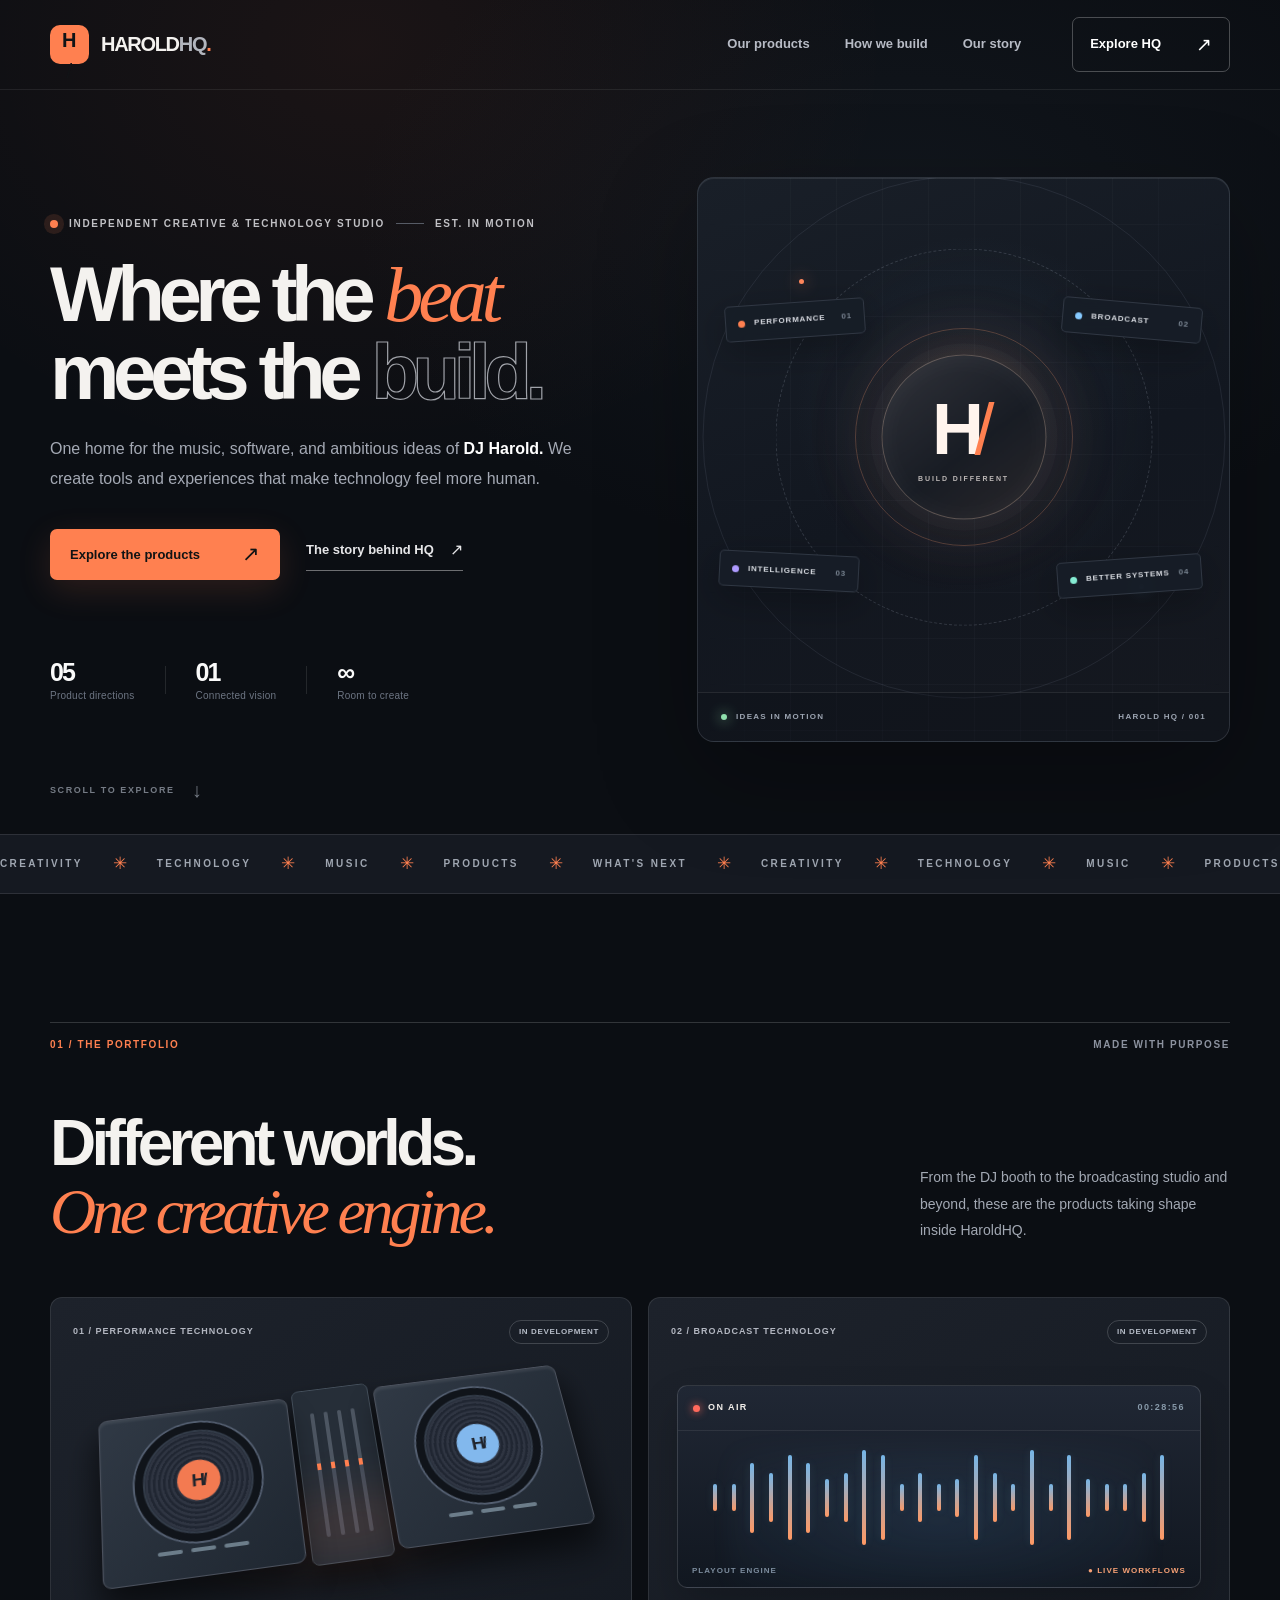
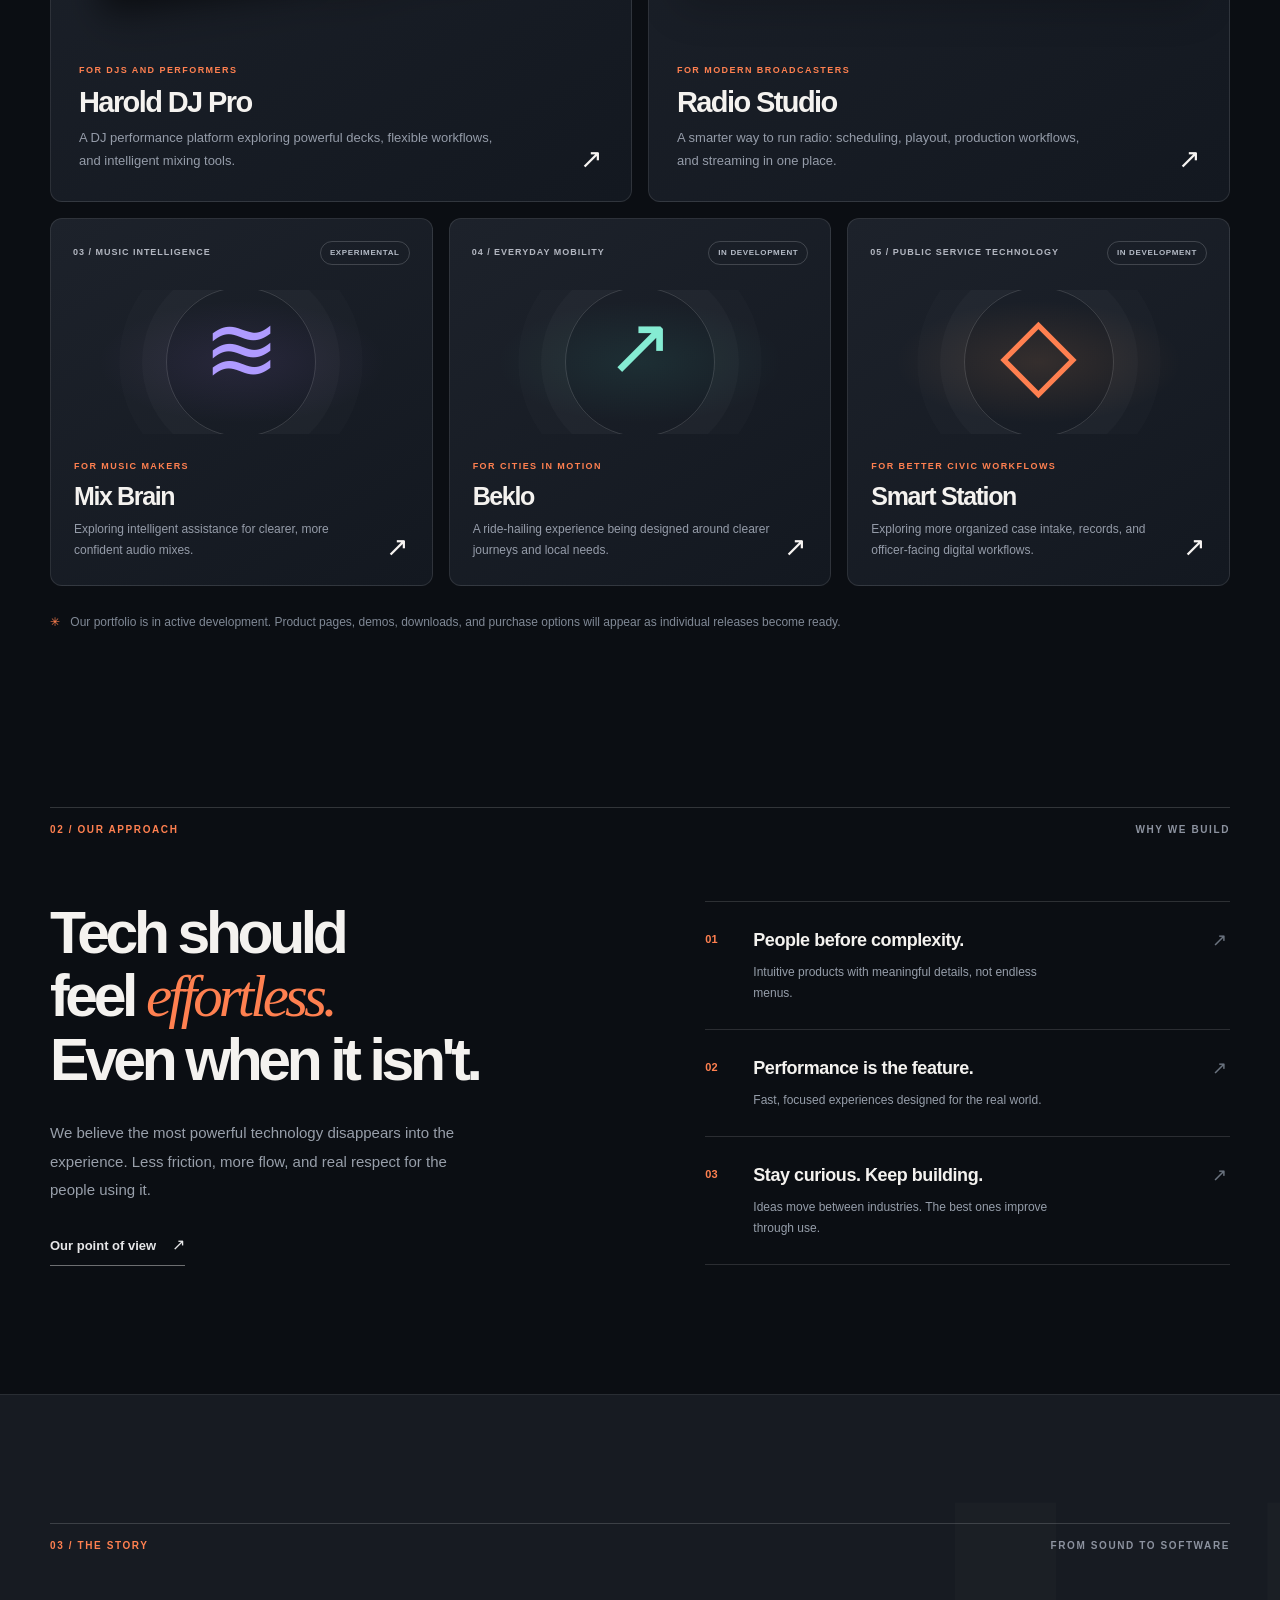
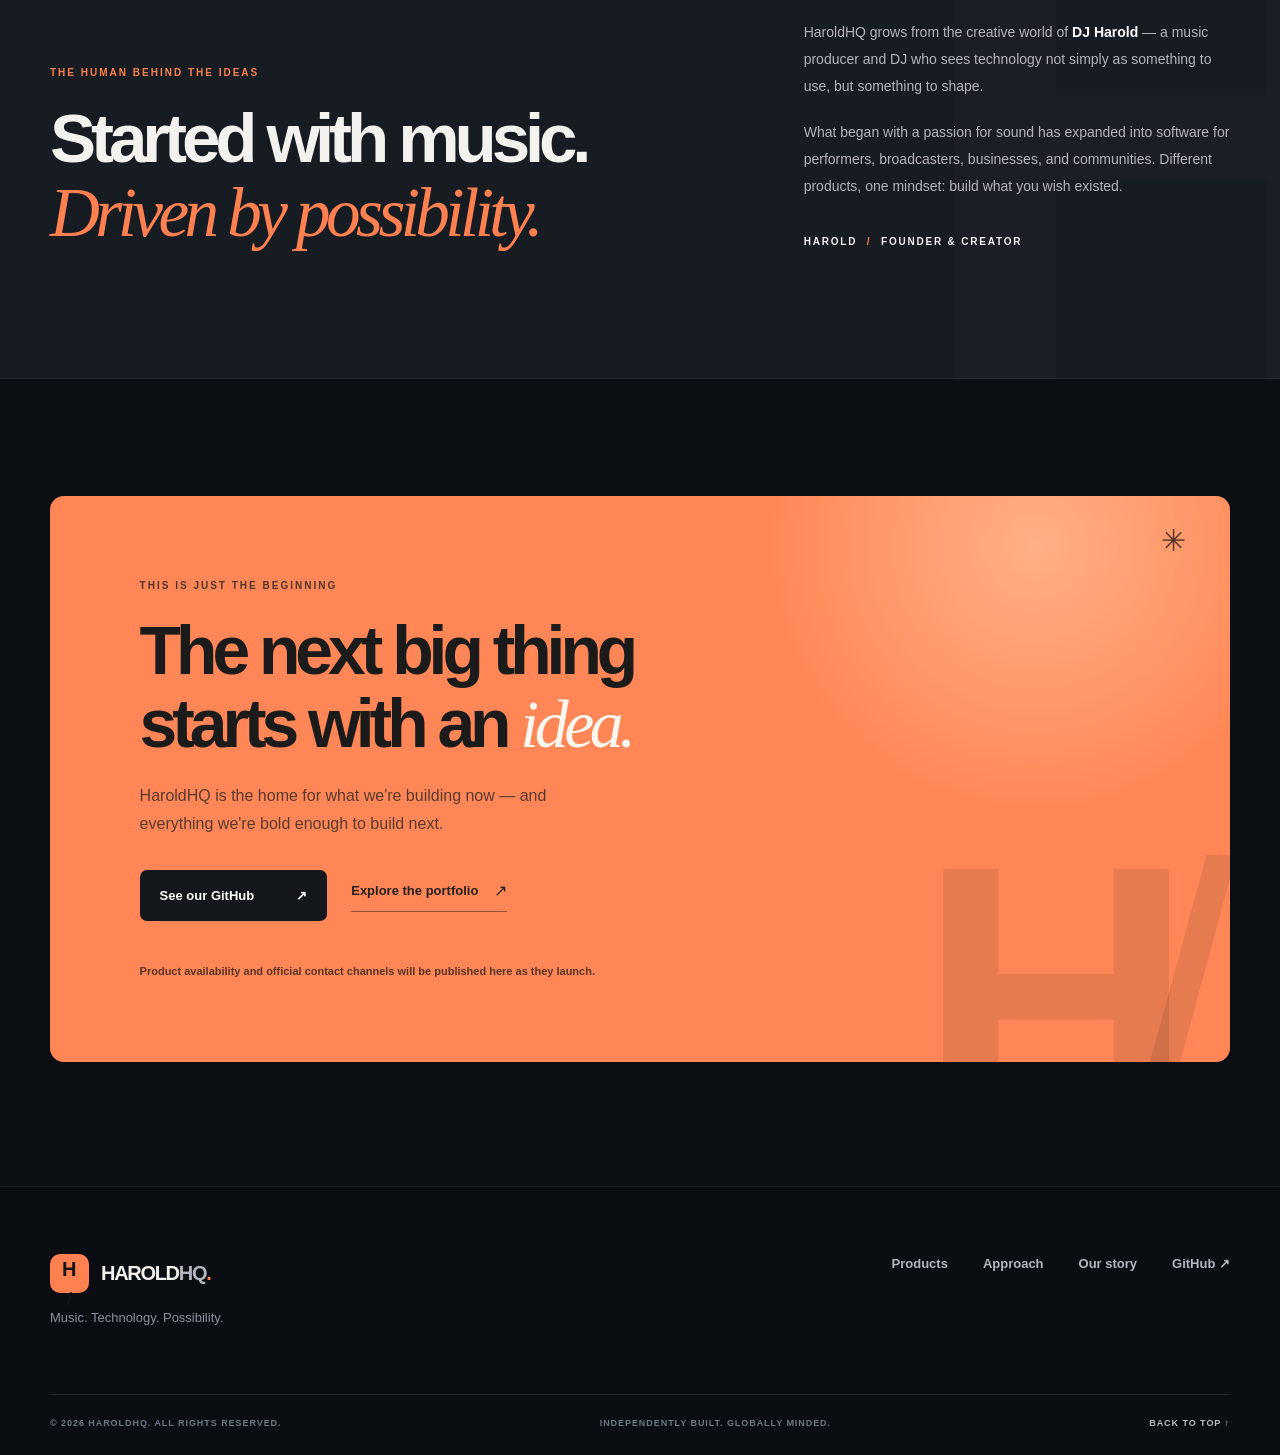
==== index.html @ 93382530 "Create HaroldHQ brand website" ====
<!doctype html>
<html lang="en">
<head>
  <meta charset="utf-8">
  <meta name="viewport" content="width=device-width, initial-scale=1">
  <meta name="theme-color" content="#0b0e13">
  <meta name="description" content="HaroldHQ is the creative and technology home of DJ Harold. Explore the music, software, and ambitious products taking shape at the intersection of sound and technology.">
  <meta property="og:type" content="website">
  <meta property="og:title" content="HaroldHQ — Where the beat meets the build">
  <meta property="og:description" content="Music. Software. Big ideas. One independent creative and technology studio.">
  <meta property="og:url" content="https://haroldhq.app/">
  <meta property="og:site_name" content="HaroldHQ">
  <meta name="twitter:card" content="summary_large_image">
  <link rel="canonical" href="https://haroldhq.app/">
  <link rel="icon" href="/favicon.svg" type="image/svg+xml">
  <title>HaroldHQ — Where the beat meets the build</title>
  <link rel="stylesheet" href="/styles.css">
  <script src="/script.js" defer></script>
</head>
<body>
  <a class="skip-link" href="#main">Skip to content</a>
  <div class="page-glow" aria-hidden="true"></div>
  <header class="site-header" id="top">
    <div class="nav-shell">
      <a href="#top" class="brand" aria-label="HaroldHQ, back to top">
        <span class="brand-symbol" aria-hidden="true">H<span>/</span></span>
        <span class="brand-name">HAROLD<span>HQ</span><span class="brand-dot">.</span></span>
      </a>
      <button class="menu-toggle" type="button" aria-expanded="false" aria-controls="site-menu" aria-label="Open navigation">
        <span></span><span></span>
      </button>
      <nav class="site-menu" id="site-menu" aria-label="Main navigation">
        <a href="#products">Our products</a>
        <a href="#principles">How we build</a>
        <a href="#story">Our story</a>
        <a href="#connect" class="nav-button">Explore HQ <span aria-hidden="true">↗</span></a>
      </nav>
    </div>
  </header>

  <main id="main">
    <section class="hero section-wrap" aria-labelledby="hero-title">
      <div class="hero-copy">
        <div class="eyebrow"><span class="live-pulse" aria-hidden="true"></span> INDEPENDENT CREATIVE &amp; TECHNOLOGY STUDIO <span class="eyebrow-divider"></span> EST. IN MOTION</div>
        <h1 id="hero-title">Where the <em>beat</em><br>meets the <span class="outline-word">build.</span></h1>
        <p class="hero-lead">One home for the music, software, and ambitious ideas of <strong>DJ Harold.</strong> We create tools and experiences that make technology feel more human.</p>
        <div class="hero-actions">
          <a class="button button-primary" href="#products">Explore the products <span class="button-arrow" aria-hidden="true">↗</span></a>
          <a class="text-link" href="#story">The story behind HQ <span aria-hidden="true">↗</span></a>
        </div>
        <div class="hero-metrics" aria-label="Areas of focus">
          <div><strong>05</strong><span>Product directions</span></div>
          <span class="metric-separator"></span>
          <div><strong>01</strong><span>Connected vision</span></div>
          <span class="metric-separator"></span>
          <div><strong>∞</strong><span>Room to create</span></div>
        </div>
      </div>
      <div class="hero-visual" aria-label="Abstract illustration of HaroldHQ connecting music, radio, mobility and technology" role="img">
        <div class="visual-grid"></div>
        <div class="visual-ring ring-a"></div>
        <div class="visual-ring ring-b"></div>
        <div class="visual-ring ring-c"></div>
        <div class="visual-cross cross-a"></div>
        <div class="visual-cross cross-b"></div>
        <div class="visual-center">
          <div class="visual-center-logo">H<span>/</span></div>
          <small>BUILD DIFFERENT</small>
        </div>
        <div class="visual-tag tag-dj"><span class="tag-dot orange"></span> PERFORMANCE <b>01</b></div>
        <div class="visual-tag tag-radio"><span class="tag-dot blue"></span> BROADCAST <b>02</b></div>
        <div class="visual-tag tag-ai"><span class="tag-dot violet"></span> INTELLIGENCE <b>03</b></div>
        <div class="visual-tag tag-build"><span class="tag-dot teal"></span> BETTER SYSTEMS <b>04</b></div>
        <div class="visual-caption"><span><span class="status-light"></span> IDEAS IN MOTION</span><span>HAROLD HQ / 001</span></div>
      </div>
      <div class="scroll-note">SCROLL TO EXPLORE <span aria-hidden="true">↓</span></div>
    </section>

    <section class="marquee" aria-label="Our focus">
      <div class="marquee-track" aria-hidden="true">
        <span>CREATIVITY</span><i>✳</i><span>TECHNOLOGY</span><i>✳</i><span>MUSIC</span><i>✳</i><span>PRODUCTS</span><i>✳</i><span>WHAT'S NEXT</span><i>✳</i>
        <span>CREATIVITY</span><i>✳</i><span>TECHNOLOGY</span><i>✳</i><span>MUSIC</span><i>✳</i><span>PRODUCTS</span><i>✳</i><span>WHAT'S NEXT</span><i>✳</i>
      </div>
    </section>

    <section class="products section-wrap section-pad" id="products" aria-labelledby="products-title">
      <div class="section-kicker"><span>01 / THE PORTFOLIO</span><span>MADE WITH PURPOSE</span></div>
      <div class="section-heading">
        <h2 id="products-title">Different worlds.<br><em>One creative engine.</em></h2>
        <p>From the DJ booth to the broadcasting studio and beyond, these are the products taking shape inside HaroldHQ.</p>
      </div>
      <div class="product-grid">
        <article class="product-card product-card-featured" id="dj">
          <div class="product-top"><span class="product-number">01 / PERFORMANCE TECHNOLOGY</span><span class="status-pill">IN DEVELOPMENT</span></div>
          <div class="product-featured-art" aria-hidden="true">
            <div class="deck deck-left"><div class="platter"><div class="platter-center">H/</div></div><div class="deck-lines"><i></i><i></i><i></i></div></div>
            <div class="mixer-art"><span></span><span></span><span></span><span></span></div>
            <div class="deck deck-right"><div class="platter"><div class="platter-center">H/</div></div><div class="deck-lines"><i></i><i></i><i></i></div></div>
          </div>
          <div class="product-bottom"><div><p class="product-type">FOR DJS AND PERFORMERS</p><h3>Harold DJ Pro</h3><p>A DJ performance platform exploring powerful decks, flexible workflows, and intelligent mixing tools.</p></div><span class="card-arrow" aria-hidden="true">↗</span></div>
        </article>

        <article class="product-card product-card-featured card-radio" id="radio">
          <div class="product-top"><span class="product-number">02 / BROADCAST TECHNOLOGY</span><span class="status-pill">IN DEVELOPMENT</span></div>
          <div class="radio-art" aria-hidden="true"><div class="radio-art-label"><span class="radio-on"></span> ON AIR <span>00:28:56</span></div><div class="wave-bars"><i></i><i></i><i></i><i></i><i></i><i></i><i></i><i></i><i></i><i></i><i></i><i></i><i></i><i></i><i></i><i></i><i></i><i></i><i></i><i></i><i></i><i></i><i></i><i></i><i></i></div><div class="radio-art-bottom"><span>PLAYOUT ENGINE</span><span>● LIVE WORKFLOWS</span></div></div>
          <div class="product-bottom"><div><p class="product-type">FOR MODERN BROADCASTERS</p><h3>Radio Studio</h3><p>A smarter way to run radio: scheduling, playout, production workflows, and streaming in one place.</p></div><span class="card-arrow" aria-hidden="true">↗</span></div>
        </article>

        <article class="product-card small-card" id="mixbrain">
          <div class="product-top"><span class="product-number">03 / MUSIC INTELLIGENCE</span><span class="status-pill">EXPERIMENTAL</span></div>
          <div class="small-card-glyph glyph-wave" aria-hidden="true"><span>≋</span><i></i></div>
          <div class="product-bottom"><div><p class="product-type">FOR MUSIC MAKERS</p><h3>Mix Brain</h3><p>Exploring intelligent assistance for clearer, more confident audio mixes.</p></div><span class="card-arrow" aria-hidden="true">↗</span></div>
        </article>

        <article class="product-card small-card" id="beklo">
          <div class="product-top"><span class="product-number">04 / EVERYDAY MOBILITY</span><span class="status-pill">IN DEVELOPMENT</span></div>
          <div class="small-card-glyph glyph-route" aria-hidden="true"><span>↗</span><i></i></div>
          <div class="product-bottom"><div><p class="product-type">FOR CITIES IN MOTION</p><h3>Beklo</h3><p>A ride-hailing experience being designed around clearer journeys and local needs.</p></div><span class="card-arrow" aria-hidden="true">↗</span></div>
        </article>

        <article class="product-card small-card" id="station">
          <div class="product-top"><span class="product-number">05 / PUBLIC SERVICE TECHNOLOGY</span><span class="status-pill">IN DEVELOPMENT</span></div>
          <div class="small-card-glyph glyph-shield" aria-hidden="true"><span>◇</span><i></i></div>
          <div class="product-bottom"><div><p class="product-type">FOR BETTER CIVIC WORKFLOWS</p><h3>Smart Station</h3><p>Exploring more organized case intake, records, and officer-facing digital workflows.</p></div><span class="card-arrow" aria-hidden="true">↗</span></div>
        </article>
      </div>
      <p class="product-note"><span aria-hidden="true">✳</span> Our portfolio is in active development. Product pages, demos, downloads, and purchase options will appear as individual releases become ready.</p>
    </section>

    <section class="principles section-wrap section-pad" id="principles" aria-labelledby="principles-title">
      <div class="section-kicker"><span>02 / OUR APPROACH</span><span>WHY WE BUILD</span></div>
      <div class="principles-layout">
        <div class="principles-copy"><h2 id="principles-title">Tech should feel <em>effortless.</em><br>Even when it isn't.</h2><p>We believe the most powerful technology disappears into the experience. Less friction, more flow, and real respect for the people using it.</p><a class="text-link" href="#story">Our point of view <span aria-hidden="true">↗</span></a></div>
        <div class="principles-list">
          <div class="principle"><span>01</span><div><h3>People before complexity.</h3><p>Intuitive products with meaningful details, not endless menus.</p></div><b aria-hidden="true">↗</b></div>
          <div class="principle"><span>02</span><div><h3>Performance is the feature.</h3><p>Fast, focused experiences designed for the real world.</p></div><b aria-hidden="true">↗</b></div>
          <div class="principle"><span>03</span><div><h3>Stay curious. Keep building.</h3><p>Ideas move between industries. The best ones improve through use.</p></div><b aria-hidden="true">↗</b></div>
        </div>
      </div>
    </section>

    <section class="story section-pad" id="story" aria-labelledby="story-title">
      <div class="section-wrap">
        <div class="section-kicker"><span>03 / THE STORY</span><span>FROM SOUND TO SOFTWARE</span></div>
        <div class="story-content">
          <div class="story-lead">
            <p class="story-overline">THE HUMAN BEHIND THE IDEAS</p>
            <h2 id="story-title">Started with music.<br><em>Driven by possibility.</em></h2>
          </div>
          <div class="story-body"><p>HaroldHQ grows from the creative world of <strong>DJ Harold</strong> — a music producer and DJ who sees technology not simply as something to use, but something to shape.</p><p>What began with a passion for sound has expanded into software for performers, broadcasters, businesses, and communities. Different products, one mindset: build what you wish existed.</p><span class="story-signature">HAROLD <span>/</span> FOUNDER &amp; CREATOR</span></div>
        </div>
      </div>
    </section>

    <section class="connect section-wrap section-pad" id="connect" aria-labelledby="connect-title">
      <div class="connect-panel">
        <div class="connect-spark" aria-hidden="true">✳</div>
        <div class="connect-body"><p class="section-eyebrow">THIS IS JUST THE BEGINNING</p><h2 id="connect-title">The next big thing<br>starts with an <em>idea.</em></h2><p>HaroldHQ is the home for what we're building now — and everything we're bold enough to build next.</p>
          <div class="connect-actions"><a class="button button-dark" href="https://github.com/harolddj256-Beatkiller" target="_blank" rel="noopener noreferrer">See our GitHub <span aria-hidden="true">↗</span></a><a class="text-link light-link" href="#products">Explore the portfolio <span aria-hidden="true">↗</span></a></div>
          <p class="connect-footnote">Product availability and official contact channels will be published here as they launch.</p>
        </div>
        <div class="connect-background" aria-hidden="true">H<span>/</span></div>
      </div>
    </section>
  </main>

  <footer class="site-footer">
    <div class="section-wrap">
      <div class="footer-main"><div><a href="#top" class="brand" aria-label="HaroldHQ, back to top"><span class="brand-symbol" aria-hidden="true">H<span>/</span></span><span class="brand-name">HAROLD<span>HQ</span><span class="brand-dot">.</span></span></a><p>Music. Technology. Possibility.</p></div><div class="footer-links"><a href="#products">Products</a><a href="#principles">Approach</a><a href="#story">Our story</a><a href="https://github.com/harolddj256-Beatkiller" target="_blank" rel="noopener noreferrer">GitHub ↗</a></div></div>
      <div class="footer-bottom"><span>© <span id="current-year">2026</span> HAROLDHQ. ALL RIGHTS RESERVED.</span><span>INDEPENDENTLY BUILT. GLOBALLY MINDED.</span><a href="#top">BACK TO TOP ↑</a></div>
    </div>
  </footer>
</body>
</html>
---- styles.css ----
/* HaroldHQ — independent creative & technology studio */
:root {
  color-scheme: dark;
  --bg: #0b0e13;
  --bg-2: #10141b;
  --surface: #151922;
  --surface-2: #1a1e28;
  --ink: #f4f2ef;
  --muted: #999eaa;
  --subtle: #6d7583;
  --stroke: rgba(242, 243, 246, .11);
  --accent: #ff8050;
  --accent-2: #f0a575;
  --blue: #86caff;
  --teal: #85ecd3;
  --violet: #af9bff;
  --wrap: 1272px;
}
*, *::before, *::after { box-sizing: border-box; }
html { scroll-behavior: smooth; scroll-padding-top: 100px; }
body { margin: 0; min-width: 320px; background: var(--bg); color: var(--ink); font-family: Inter, "SF Pro Display", -apple-system, BlinkMacSystemFont, "Segoe UI", Arial, sans-serif; line-height: 1.55; -webkit-font-smoothing: antialiased; }
body.menu-open { overflow: hidden; }
a { color: inherit; text-decoration: none; }
button { font: inherit; }
button, a { -webkit-tap-highlight-color: transparent; }
a:focus-visible, button:focus-visible { outline: 2px solid var(--accent); outline-offset: 5px; }
::selection { background: var(--accent); color: #13151b; }
.skip-link { position: absolute; top: -80px; left: 20px; z-index: 999; background: white; color: black; padding: 10px 15px; border-radius: 6px; }
.skip-link:focus { top: 12px; }
.section-wrap { width: min(calc(100% - 100px), var(--wrap)); margin-inline: auto; }
.section-pad { padding-block: 128px; }
.page-glow { position: absolute; inset: 0 0 auto; height: 780px; background: radial-gradient(ellipse at 70% 28%, rgba(66, 84, 102, .12), transparent 43%), radial-gradient(ellipse at 28% 6%, rgba(249, 105, 55, .065), transparent 41%); pointer-events: none; }

/* Header */
.site-header { height: 90px; position: relative; z-index: 40; border-bottom: 1px solid rgba(255,255,255,.075); }
.nav-shell { height: 100%; width: min(calc(100% - 100px), var(--wrap)); margin-inline: auto; display: flex; align-items: center; justify-content: space-between; gap: 32px; }
.brand { display: inline-flex; align-items: center; gap: 12px; white-space: nowrap; }
.brand-symbol { height: 39px; width: 39px; background: var(--accent); border-radius: 10px; color: #111316; display: grid; place-items: center; font-size: 20px; font-weight: 900; letter-spacing: -.12em; padding-right: 3px; }
.brand-symbol span, .visual-center-logo span, .connect-background span { font-weight: 350; }
.brand-name { font-size: 20px; font-weight: 850; letter-spacing: -.065em; }
.brand-name > span:first-child { color: #b2b5bd; }
.brand-dot { color: var(--accent); }
.site-menu { display: flex; align-items: center; gap: 35px; }
.site-menu > a { font-size: 13px; font-weight: 650; color: #b7bbc5; transition: color .2s ease; }
.site-menu > a:hover { color: white; }
.site-menu > a.nav-button { display: inline-flex; align-items: center; justify-content: space-between; gap: 35px; border: 1px solid rgba(255,255,255,.25); border-radius: 7px; padding: 12px 17px; color: white; margin-left: 16px; transition: background .2s, border-color .2s; }
.site-menu > a.nav-button:hover { background: #242934; border-color: #7b818b; }
.nav-button span { font-size: 19px; font-weight: 500; }
.menu-toggle { display: none; }

/* Hero */
.hero { position: relative; min-height: 740px; display: grid; grid-template-columns: 1.07fr .93fr; align-items: center; gap: 34px; padding-block: 87px 92px; }
.hero-copy { position: relative; z-index: 1; }
.eyebrow { display: flex; align-items: center; gap: 11px; color: #c1c1c5; font-size: 10px; line-height: 1.7; font-weight: 750; letter-spacing: .17em; white-space: nowrap; }
.live-pulse { width: 8px; height: 8px; border-radius: 50%; flex-shrink: 0; background: var(--accent); box-shadow: 0 0 0 6px rgba(255, 128, 80, .12); }
.eyebrow-divider { height: 1px; width: 28px; background: #565b65; }
h1, h2, h3, p { margin-top: 0; }
h1, h2, h3 { text-wrap: balance; }
.hero h1 { margin: 24px 0 24px; font-size: clamp(68px, 6.1vw, 103px); line-height: .98; letter-spacing: -.083em; font-weight: 790; }
.hero h1 em, .section-heading h2 em, .principles h2 em, .story h2 em, .connect h2 em { font-family: Georgia, "Times New Roman", serif; font-weight: 400; font-style: italic; color: var(--accent); letter-spacing: -.066em; }
.outline-word { color: transparent; -webkit-text-stroke: 1.2px rgba(240, 243, 250, .65); }
.hero-lead { color: #a4a9b4; font-size: 16px; line-height: 1.85; max-width: 525px; }
.hero-lead strong { color: white; font-weight: 670; }
.hero-actions { margin-top: 35px; display: flex; align-items: center; flex-wrap: wrap; gap: 26px; }
.button { display: inline-flex; align-items: center; gap: 42px; font-size: 13px; font-weight: 780; line-height: 1.2; padding: 18px 20px; border-radius: 7px; transition: transform .2s, background .2s; }
.button:hover { transform: translateY(-3px); }
.button-primary { background: var(--accent); color: #111314; box-shadow: 0 10px 34px rgba(255, 128, 80, .14); }
.button-primary:hover { background: #ff9b74; }
.button-arrow { font-size: 21px; line-height: .6; font-weight: 500; }
.text-link { display: inline-flex; align-items: center; gap: 16px; color: #e6e6e8; font-size: 13px; font-weight: 750; border-bottom: 1px solid rgba(255,255,255,.4); padding-bottom: 7px; transition: color .2s ease, gap .2s ease; }
.text-link:hover { gap: 22px; color: var(--accent); }
.text-link span { font-size: 16px; font-weight: 500; }
.hero-metrics { display: flex; align-items: center; gap: 30px; margin-top: 77px; }
.hero-metrics > div { display: grid; align-items: start; gap: 1px; }
.hero-metrics strong { font-size: 25px; line-height: 1.2; letter-spacing: -.08em; color: #fafafa; }
.hero-metrics span:not(.metric-separator) { color: var(--subtle); font-size: 10px; letter-spacing: .025em; }
.metric-separator { height: 28px; width: 1px; background: var(--stroke); }
.scroll-note { display: flex; align-items: center; gap: 17px; position: absolute; bottom: 28px; left: 0; font-size: 9px; color: #757b85; letter-spacing: .18em; font-weight: 740; }
.scroll-note span { font-size: 20px; font-weight: 400; }

/* Orbital visual, all CSS, no external media */
.hero-visual { position: relative; isolation: isolate; height: 565px; max-width: 610px; width: 100%; justify-self: end; overflow: hidden; border-radius: 17px; border: 1px solid rgba(216, 226, 241, .13); background: radial-gradient(circle at 51% 42%, rgba(255,125,70,.15), transparent 20%), radial-gradient(circle at 52% 42%, rgba(72,107,130,.15), transparent 42%), linear-gradient(160deg, #191f28, #121720 54%, #15181f); box-shadow: 0 32px 100px rgba(0,0,0,.25), inset 0 1px rgba(255,255,255,.08); }
.visual-grid { position: absolute; inset: 0; opacity: .43; background-image: linear-gradient(rgba(178, 191, 211, .08) 1px, transparent 1px), linear-gradient(90deg, rgba(178, 191, 211, .08) 1px, transparent 1px); background-size: 46px 46px; mask-image: linear-gradient(90deg, transparent, black 19%, black 84%, transparent); }
.visual-ring { position: absolute; border: 1px solid rgba(184, 194, 212, .19); border-radius: 50%; left: 50%; top: 46%; transform: translate(-50%, -50%); pointer-events: none; }
.ring-a { width: 218px; height: 218px; border-color: rgba(255, 159, 114, .25); box-shadow: inset 0 0 52px rgba(234, 127, 84, .02), 0 0 75px rgba(234, 127, 84, .035); }
.ring-b { width: 377px; height: 377px; border-style: dashed; animation: ringturn 80s linear infinite; }
.ring-c { width: 523px; height: 523px; border-color: rgba(165, 179, 202, .105); }
.visual-center { position: absolute; left: 50%; top: 46%; transform: translate(-50%, -50%); width: 165px; height: 165px; display: flex; flex-direction: column; align-items: center; justify-content: center; border-radius: 50%; background: linear-gradient(143deg,#31333a,#181c24 56%,#29272a); border: 1px solid rgba(255, 214, 190, .27); box-shadow: 0 0 0 11px rgba(255,255,255,.018), 0 0 85px rgba(255, 144, 82, .13), inset 0 2px 30px rgba(255,255,255,.04); }
.visual-center-logo { color: #fff4ed; font-size: 72px; font-weight: 860; letter-spacing: -.13em; padding-right: 10px; line-height: 1.1; }
.visual-center-logo span { color: var(--accent); }
.visual-center small { font-size: 7px; letter-spacing: .27em; font-weight: 800; color: #bcb7b6; margin-top: 5px; }
.visual-cross { position: absolute; background: #ff875c; width: 5px; height: 5px; border-radius: 50%; box-shadow: 0 0 16px #ff875c; }
.cross-a { left: 19%; top: 18%; }
.cross-b { right: 16%; bottom: 27%; background: #82cbfb; box-shadow: 0 0 16px #82cbfb; }
.visual-tag { position: absolute; display: flex; align-items: center; gap: 9px; padding: 11px 12px; min-width: 140px; border: 1px solid rgba(205, 218, 239, .14); border-radius: 5px; background: rgba(22, 29, 39, .91); color: #d8dbe1; font-size: 8px; font-weight: 800; letter-spacing: .10em; box-shadow: 0 11px 35px rgba(0,0,0,.25); backdrop-filter: blur(10px); }
.visual-tag b { margin-left: auto; color: #7a8592; font-size: 8px; }
.tag-dot { width: 7px; height: 7px; border-radius: 50%; background: var(--accent); }
.tag-dot.blue { background: var(--blue); }.tag-dot.violet { background: var(--violet); }.tag-dot.teal { background: var(--teal); }
.tag-dj { top: 22%; left: 5%; transform: rotate(-4deg); }
.tag-radio { top: 22%; right: 5%; transform: rotate(5deg); }
.tag-ai { bottom: 27%; left: 4%; transform: rotate(3deg); }
.tag-build { bottom: 26%; right: 5%; transform: rotate(-4deg); }
.visual-caption { position: absolute; bottom: 0; left: 0; right: 0; border-top: 1px solid rgba(255,255,255,.09); display: flex; align-items: center; justify-content: space-between; padding: 18px 23px; color: #9da5b2; font-weight: 780; font-size: 8px; letter-spacing: .16em; background: rgba(9,13,19,.27); }
.visual-caption > span:first-child { display: inline-flex; align-items: center; gap: 9px; }
.status-light { width: 6px; height: 6px; border-radius: 50%; background: #8fdfac; box-shadow: 0 0 13px #8fdfac; }

/* Marquee */
.marquee { overflow: hidden; border-block: 1px solid rgba(255,255,255,.1); background: #151921; }
.marquee-track { display: flex; align-items: center; gap: 30px; width: max-content; padding: 16px 0; animation: drift 50s linear infinite; }
.marquee-track span { font-size: 10px; font-weight: 850; letter-spacing: .24em; color: #9fa6b1; }
.marquee-track i { font-size: 17px; color: var(--accent); font-style: normal; }
@keyframes drift { to { transform: translateX(-50%); } }
@keyframes ringturn { to { transform: translate(-50%, -50%) rotate(360deg); } }

/* Shared section headers */
.section-kicker { display: flex; justify-content: space-between; align-items: center; gap: 20px; padding-top: 14px; border-top: 1px solid rgba(255,255,255,.16); color: #8c929f; font-size: 10px; font-weight: 850; letter-spacing: .16em; }
.section-kicker span:first-child { color: var(--accent); }
.section-heading { margin-top: 56px; margin-bottom: 50px; display: flex; align-items: end; justify-content: space-between; gap: 60px; }
.section-heading h2, .principles h2, .story h2, .connect h2 { font-size: clamp(46px, 5vw, 75px); line-height: 1.07; font-weight: 770; letter-spacing: -.074em; margin-bottom: 0; }
.section-heading p { color: #a2a8b3; width: 310px; max-width: 100%; flex: 0 0 310px; line-height: 1.9; font-size: 14px; margin: 0 0 3px; }

/* Portfolio */
.product-grid { display: grid; grid-template-columns: repeat(6, minmax(0, 1fr)); gap: 16px; }
.product-card { min-width: 0; border: 1px solid rgba(255,255,255,.10); border-radius: 12px; background: linear-gradient(148deg,#1d222b,#131820); display: flex; flex-direction: column; overflow: hidden; position: relative; transition: transform .25s ease, border-color .25s ease, box-shadow .25s ease; }
.product-card:hover { transform: translateY(-5px); border-color: rgba(255, 152, 105, .32); box-shadow: 0 25px 50px rgba(0,0,0,.15); }
.product-card-featured { grid-column: span 3; min-height: 505px; }
.small-card { grid-column: span 2; min-height: 353px; }
.product-top { position: relative; z-index: 2; padding: 22px 22px 0; display: flex; justify-content: space-between; flex-wrap: wrap; align-items: center; gap: 9px; }
.product-number { font-size: 9px; letter-spacing: .11em; color: #b3b7c1; font-weight: 780; }
.status-pill { border: 1px solid rgba(206,207,212,.22); border-radius: 20px; padding: 5px 9px; font-size: 8px; letter-spacing: .08em; font-weight: 750; color: #b5bcc7; }
.product-bottom { display: flex; align-items: end; justify-content: space-between; padding: 24px 28px 28px; gap: 10px; margin-top: auto; position: relative; z-index: 3; }
.product-bottom > div { max-width: 420px; }
.product-type { color: var(--accent); letter-spacing: .16em; font-size: 9px; font-weight: 850; margin: 0 0 8px; }
.product-bottom h3 { margin: 0 0 9px; font-size: 29px; line-height: 1.13; letter-spacing: -.055em; font-weight: 750; }
.product-bottom p:last-child { margin: 0; color: #959ca9; font-size: 13px; line-height: 1.75; }
.card-arrow { font-size: 27px; line-height: 1; color: #f7f4f2; align-self: end; font-weight: 340; }
.product-featured-art { position: relative; width: 90%; max-width: 510px; height: 225px; margin: 14px auto 0; display: flex; align-items: center; justify-content: center; gap: 5px; transform: perspective(760px) rotateX(21deg) rotateZ(-8deg); filter: drop-shadow(0 21px 19px rgba(0,0,0,.35)); }
.product-featured-art::before { content:""; position: absolute; width: 390px; height: 110px; background: radial-gradient(ellipse, rgba(255,124,72,.15), transparent 66%); filter: blur(22px); bottom: 0; }
.deck { position: relative; width: 38%; height: 176px; padding: 12px; background: linear-gradient(135deg, #303945, #1f2731); border: 1px solid #4b515d; border-radius: 9px; box-shadow: inset 0 3px 3px rgba(255,255,255,.08), 0 18px 28px rgba(0,0,0,.4); }
.platter { position: relative; width: 126px; max-width: 100%; aspect-ratio: 1; margin: 2px auto; border-radius: 50%; border: 8px solid #10141a; background: repeating-radial-gradient(circle, #2f3542 0 2px, #202632 3px 5px); box-shadow: 0 0 0 2px #556072, inset 0 0 0 2px #343d4a; display: grid; place-items: center; }
.platter-center { height: 43px; width: 43px; border-radius: 50%; background: #f37a51; color: #20242c; font-size: 19px; font-weight: 880; letter-spacing: -.14em; display: grid; place-items: center; }
.deck-right .platter-center { background: #82b8ed; }
.deck-lines { display: flex; justify-content: center; gap: 8px; margin-top: 6px; }
.deck-lines i { width: 24px; height: 4px; border-radius: 4px; background: #6c7d8a; }
.mixer-art { align-self: center; width: 80px; height: 187px; display: flex; justify-content: space-evenly; align-items: center; padding: 9px 6px; background: #262e38; border: 1px solid #444f5b; border-radius: 7px; box-shadow: 0 17px 23px rgba(0,0,0,.42); }
.mixer-art span { width: 4px; height: 80%; border-radius: 4px; background: linear-gradient(#4d5662 42%, #ff8050 42% 47%, #444d5b 47%); }
.radio-art { position: relative; margin: 41px 28px 10px; height: 203px; border: 1px solid rgba(255,255,255,.14); border-radius: 10px; background: linear-gradient(180deg,#202734,#111720); overflow: hidden; box-shadow: 0 20px 40px rgba(0,0,0,.19); display: flex; align-items: center; justify-content: center; flex-direction: column; }
.radio-art::before { position: absolute; content:""; width: 80%; height: 150px; top: 30%; background: radial-gradient(ellipse,rgba(82, 144, 205, .14),transparent); filter: blur(10px); }
.radio-art-label { position: absolute; z-index: 2; inset: 0 0 auto; display: flex; align-items: center; gap: 8px; border-bottom: 1px solid rgba(255,255,255,.08); padding: 15px; color: #f3efeb; font-size: 9px; font-weight: 900; letter-spacing: .16em; }
.radio-on { height: 7px; width: 7px; border-radius: 50%; background: #ff695c; box-shadow: 0 0 8px #ff695c; }
.radio-art-label span:last-child { margin-left: auto; color: #8799a9; }
.wave-bars { z-index: 1; margin-top: 22px; width: 91%; display: flex; align-items: center; justify-content: space-evenly; gap: 3px; height: 95px; }
.wave-bars i { width: 4px; height: 28%; background: linear-gradient(#75b6e8,#ff9964); border-radius: 2px; box-shadow: 0 0 8px rgba(122,192,225,.13); }
.wave-bars i:nth-child(3n) { height: 74%; }.wave-bars i:nth-child(4n) { height: 52%; }.wave-bars i:nth-child(5n) { height: 90%; }.wave-bars i:nth-child(7n) { height: 40%; }.wave-bars i:nth-child(9n) { height: 100%; }
.radio-art-bottom { position: absolute; inset: auto 14px 10px; display: flex; justify-content: space-between; width: calc(100% - 28px); color: #7c8c9d; font-size: 8px; letter-spacing: .13em; font-weight: 760; }
.radio-art-bottom span:last-child { color: #f7a175; }
.small-card .product-bottom { padding: 22px 23px 24px; }
.small-card .product-bottom h3 { font-size: 25px; }
.small-card .product-bottom p:last-child { font-size: 12px; }
.small-card-glyph { position: relative; height: 144px; margin: 25px 22px 4px; display: grid; place-items: center; overflow: hidden; }
.small-card-glyph::before { content: ""; width: 150px; height: 150px; border: 1px solid rgba(255,255,255,.15); border-radius: 50%; position: absolute; box-shadow: 0 0 0 24px rgba(255,255,255,.025), 0 0 0 47px rgba(255,255,255,.012); }
.small-card-glyph span { font-size: 92px; line-height: 1; color: var(--violet); font-weight: 220; position: relative; }
.glyph-wave { background: radial-gradient(ellipse at center,rgba(119,88,169,.16),transparent 60%); }
.glyph-route { background: radial-gradient(ellipse at center,rgba(66,185,165,.11),transparent 60%); }
.glyph-route span { color: var(--teal); font-size: 81px; }
.glyph-shield { background: radial-gradient(ellipse at center,rgba(253,164,94,.12),transparent 60%); }
.glyph-shield span { color: var(--accent); font-size: 100px; }
.product-note { margin: 26px 0 0; color: #808996; font-size: 12px; line-height: 1.7; }
.product-note span { color: var(--accent); margin-right: 7px; }

/* Principles */
.principles { padding-top: 46px; }
.principles-layout { display: grid; grid-template-columns: 1fr .92fr; gap: 85px; margin-top: 64px; align-items: start; }
.principles h2 { font-size: clamp(44px,4.6vw,70px); }
.principles-copy > p { max-width: 430px; margin: 28px 0 28px; color: #989faa; font-size: 15px; line-height: 1.9; }
.principles-list { border-top: 1px solid rgba(255,255,255,.14); }
.principle { display: grid; grid-template-columns: 26px 1fr 18px; gap: 22px; align-items: start; padding: 25px 0; border-bottom: 1px solid rgba(255,255,255,.13); }
.principle > span { font-size: 11px; font-weight: 800; color: var(--accent); padding-top: 4px; }
.principle h3 { font-size: 18px; letter-spacing: -.025em; margin-bottom: 7px; }
.principle p { color: #969eaa; font-size: 12px; line-height: 1.75; max-width: 315px; margin: 0; }
.principle b { color: #6a727e; font-size: 18px; font-weight: 350; }

/* Story */
.story { background: #171b22; border-block: 1px solid rgba(255,255,255,.08); position: relative; overflow: hidden; }
.story::after { content: "H/"; position: absolute; font-size: min(55vw, 800px); font-weight: 900; letter-spacing: -.19em; right: -5%; bottom: -20%; color: rgba(255,255,255,.014); line-height: 1; pointer-events: none; }
.story-content { position: relative; z-index: 2; margin-top: 65px; display: grid; grid-template-columns: 1.15fr .75fr; gap: 100px; align-items: end; }
.story-overline, .section-eyebrow { color: var(--accent); font-weight: 850; letter-spacing: .20em; font-size: 10px; margin-bottom: 22px; }
.story h2 { font-size: clamp(50px, 5.4vw, 85px); }
.story-body p { color: #b4b5bb; font-size: 14px; line-height: 1.95; margin-bottom: 18px; }
.story-body p strong { color: #fff; }
.story-signature { display: block; color: #f1f1f3; margin-top: 34px; font-size: 10px; font-weight: 800; letter-spacing: .18em; }
.story-signature span { color: var(--accent); margin-inline: 5px; }

/* CTA */
.connect { padding-block: 117px 124px; }
.connect-panel { position: relative; overflow: hidden; padding: 82px min(7vw,92px); background: #ff8757; border-radius: 14px; color: #1b1b1c; isolation: isolate; }
.connect-panel::before { content: ""; position: absolute; width: 540px; height: 540px; right: -75px; top: -220px; background: radial-gradient(circle,rgba(255,240,204,.39), transparent 70%); z-index: -1; }
.connect-spark { position: absolute; right: 44px; top: 22px; color: rgba(42,29,25,.8); font-size: 30px; }
.connect-body { position: relative; z-index: 2; }
.connect .section-eyebrow { color: #4e3528; }
.connect h2 { font-size: clamp(54px, 5.3vw, 84px); }
.connect h2 em { color: #fff7ee; }
.connect-body > p:nth-last-child(3) { color: #573b2e; line-height: 1.75; max-width: 420px; margin-top: 20px; }
.connect-actions { display: flex; flex-wrap: wrap; gap: 24px; align-items: center; margin-top: 32px; }
.button-dark { background: #14181d; color: white; }
.button-dark:hover { background: #29313c; }
.light-link { border-color: rgba(50,39,30,.55); color: #24201e; }
.light-link:hover { color: #fff; }
.connect-background { position: absolute; right: 5%; bottom: -130px; font-size: clamp(230px, 30vw, 475px); line-height: 1; letter-spacing: -.17em; font-weight: 840; color: rgba(36, 28, 22, .115); pointer-events: none; z-index: 1; }
.connect-footnote { margin: 42px 0 0; font-size: 11px; color: rgba(39,29,26,.78); font-weight: 580; }

/* Footer */
.site-footer { background: #0a0d12; border-top: 1px solid rgba(255,255,255,.08); padding-block: 67px 24px; }
.footer-main { display: flex; justify-content: space-between; align-items: start; gap: 35px; padding-bottom: 66px; }
.footer-main p { color: #8b929e; margin: 15px 0 0; font-size: 13px; }
.footer-links { display: flex; flex-wrap: wrap; gap: 35px; }
.footer-links a { font-weight: 690; color: #b2b7c0; font-size: 13px; }
.footer-links a:hover, .footer-bottom a:hover { color: var(--accent); }
.footer-bottom { border-top: 1px solid rgba(255,255,255,.1); display: flex; justify-content: space-between; gap: 20px; padding-top: 22px; color: #717986; font-weight: 780; letter-spacing: .105em; font-size: 9px; }
.footer-bottom a { color: #b9bcc3; }
.reveal { opacity: 0; transform: translateY(19px); transition: opacity .65s ease, transform .65s ease; }
.reveal.is-visible { opacity: 1; transform: none; }

@media (max-width: 1180px) {
  .section-wrap,.nav-shell { width: min(calc(100% - 66px),var(--wrap)); }
  .hero { gap: 22px; }
  .hero h1 { font-size: clamp(62px, 6.8vw, 84px); }
  .hero-visual { height: 500px; }
  .visual-ring.ring-c { width: 465px; height: 465px; }
  .ring-b { width: 330px; height: 330px; }
  .visual-tag { min-width: 119px; font-size: 7px; }
  .visual-tag.tag-dj, .visual-tag.tag-ai { left: 2%; }
  .visual-tag.tag-radio, .visual-tag.tag-build { right: 2%; }
  .product-card-featured { min-height: 480px; }
  .product-bottom { padding: 23px; }
}
@media (max-width: 930px) {
  .section-pad { padding-block: 92px; }
  .hero { grid-template-columns: 1fr; padding-block: 92px 120px; min-height: auto; }
  .hero h1 { font-size: clamp(67px, 10.8vw, 110px); }
  .hero-visual { margin-top: 50px; width: 100%; max-width: none; height: 470px; justify-self: center; }
  .hero-metrics { margin-top: 50px; }
  .scroll-note { bottom: 25px; }
  .section-heading { align-items: start; flex-direction: column; gap: 23px; }
  .section-heading p { flex: none; width: 100%; max-width: 570px; }
  .product-card-featured { min-height: 495px; }
  .small-card { grid-column: span 3; min-height: 345px; }
  .small-card:last-child { grid-column: span 6; min-height: 300px; }
  .principles-layout { grid-template-columns: 1fr; gap: 40px; }
  .story-content { gap: 45px; }
  .connect-background { opacity: .8; }
  .footer-bottom { flex-wrap: wrap; }
}
@media (max-width: 700px) {
  .section-wrap,.nav-shell { width: min(calc(100% - 40px),var(--wrap)); }
  .site-header { height: 72px; }
  .site-menu { position: absolute; display: flex; inset: 72px 0 auto 0; width: 100%; background: #131820; flex-direction: column; align-items: stretch; gap: 0; padding: 16px 22px 22px; border-bottom: 1px solid #303945; transform: translateY(-15px); opacity: 0; pointer-events: none; visibility: hidden; transition: transform .2s, opacity .2s, visibility .2s; box-shadow: 0 40px 60px rgba(0,0,0,.5); }
  .site-menu.open { transform: translateY(0); opacity: 1; pointer-events: auto; visibility: visible; }
  .site-menu > a { font-size: 15px; padding: 14px 8px; border-bottom: 1px solid rgba(255,255,255,.07); }
  .site-menu > a.nav-button { margin: 18px 0 0; padding: 15px; }
  .menu-toggle { display: flex; height: 42px; width: 42px; border: 1px solid rgba(255,255,255,.18); border-radius: 7px; background: transparent; align-items: center; justify-content: center; flex-direction: column; gap: 6px; cursor: pointer; }
  .menu-toggle span { display: block; height: 2px; width: 19px; border-radius: 5px; background: #e4e7ec; transition: transform .2s; }
  .menu-toggle[aria-expanded="true"] span:first-child { transform: translateY(4px) rotate(45deg); }
  .menu-toggle[aria-expanded="true"] span:last-child { transform: translateY(-4px) rotate(-45deg); }
  .hero { padding-top: 78px; padding-bottom: 95px; }
  .eyebrow { font-size: 8px; letter-spacing: .10em; white-space: normal; }
  .eyebrow-divider { display: none; }
  .hero h1 { font-size: clamp(58px, 12.5vw, 86px); margin-block: 25px; }
  .hero-lead { font-size: 15px; }
  .hero-actions { gap: 22px; }
  .button { padding: 17px; gap: 20px; }
  .hero-metrics { gap: 20px; margin-top: 55px; }
  .hero-visual { height: 370px; margin-top: 44px; }
  .visual-center { height: 128px; width: 128px; }
  .visual-center-logo { font-size: 54px; }
  .visual-center small { font-size: 6px; }
  .ring-a { width: 177px; height: 177px; }.ring-b { width: 270px; height: 270px; }.ring-c { width: 380px; height: 380px; }
  .visual-tag { padding: 9px; min-width: 103px; font-size: 6.5px; }
  .tag-dj { top: 17%; }.tag-radio { top: 17%; }.tag-ai { bottom: 25%; }.tag-build { bottom: 25%; }
  .visual-caption { font-size: 7px; padding: 15px 12px; }
  .section-kicker { font-size: 9px; }
  .section-heading { margin-top: 42px; margin-bottom: 30px; }
  .section-heading h2,.principles h2,.story h2,.connect h2 { font-size: clamp(45px, 8.6vw, 62px); }
  .product-card-featured, .small-card, .small-card:last-child { grid-column: span 6; }
  .product-card-featured { min-height: 475px; }
  .small-card { min-height: 335px; }
  .small-card:last-child { min-height: 335px; }
  .principles { padding-top: 30px; }
  .principles-layout { margin-top: 45px; }
  .story-content { grid-template-columns: 1fr; margin-top: 42px; }
  .story-body p { font-size: 14px; }
  .connect-panel { padding: 55px 24px 58px; }
  .connect-background { right: -40px; bottom: -48px; opacity: .4; }
  .connect-actions { gap: 22px; }
  .footer-main { flex-direction: column; gap: 32px; padding-bottom: 39px; }
  .footer-links { gap: 18px 25px; }
  .footer-bottom { font-size: 9px; flex-direction: column; gap: 11px; }
}
@media (max-width: 390px) {
  .hero h1 { font-size: 56px; }
  .hero-actions .text-link { font-size: 12px; }
  .hero-visual { height: 334px; }
  .visual-tag { min-width: 95px; padding: 7px; gap: 5px; font-size: 6px; }
  .visual-tag b { display: none; }
  .tag-dj,.tag-ai { left: 1%; }.tag-radio,.tag-build { right: 1%; }
  .hero-metrics { gap: 15px; }
}
@media (prefers-reduced-motion: reduce) {
  *, *::before, *::after { animation-duration: .01ms !important; animation-iteration-count: 1 !important; transition-duration: .01ms !important; scroll-behavior: auto !important; }
  .reveal { opacity: 1; transform: none; }
}
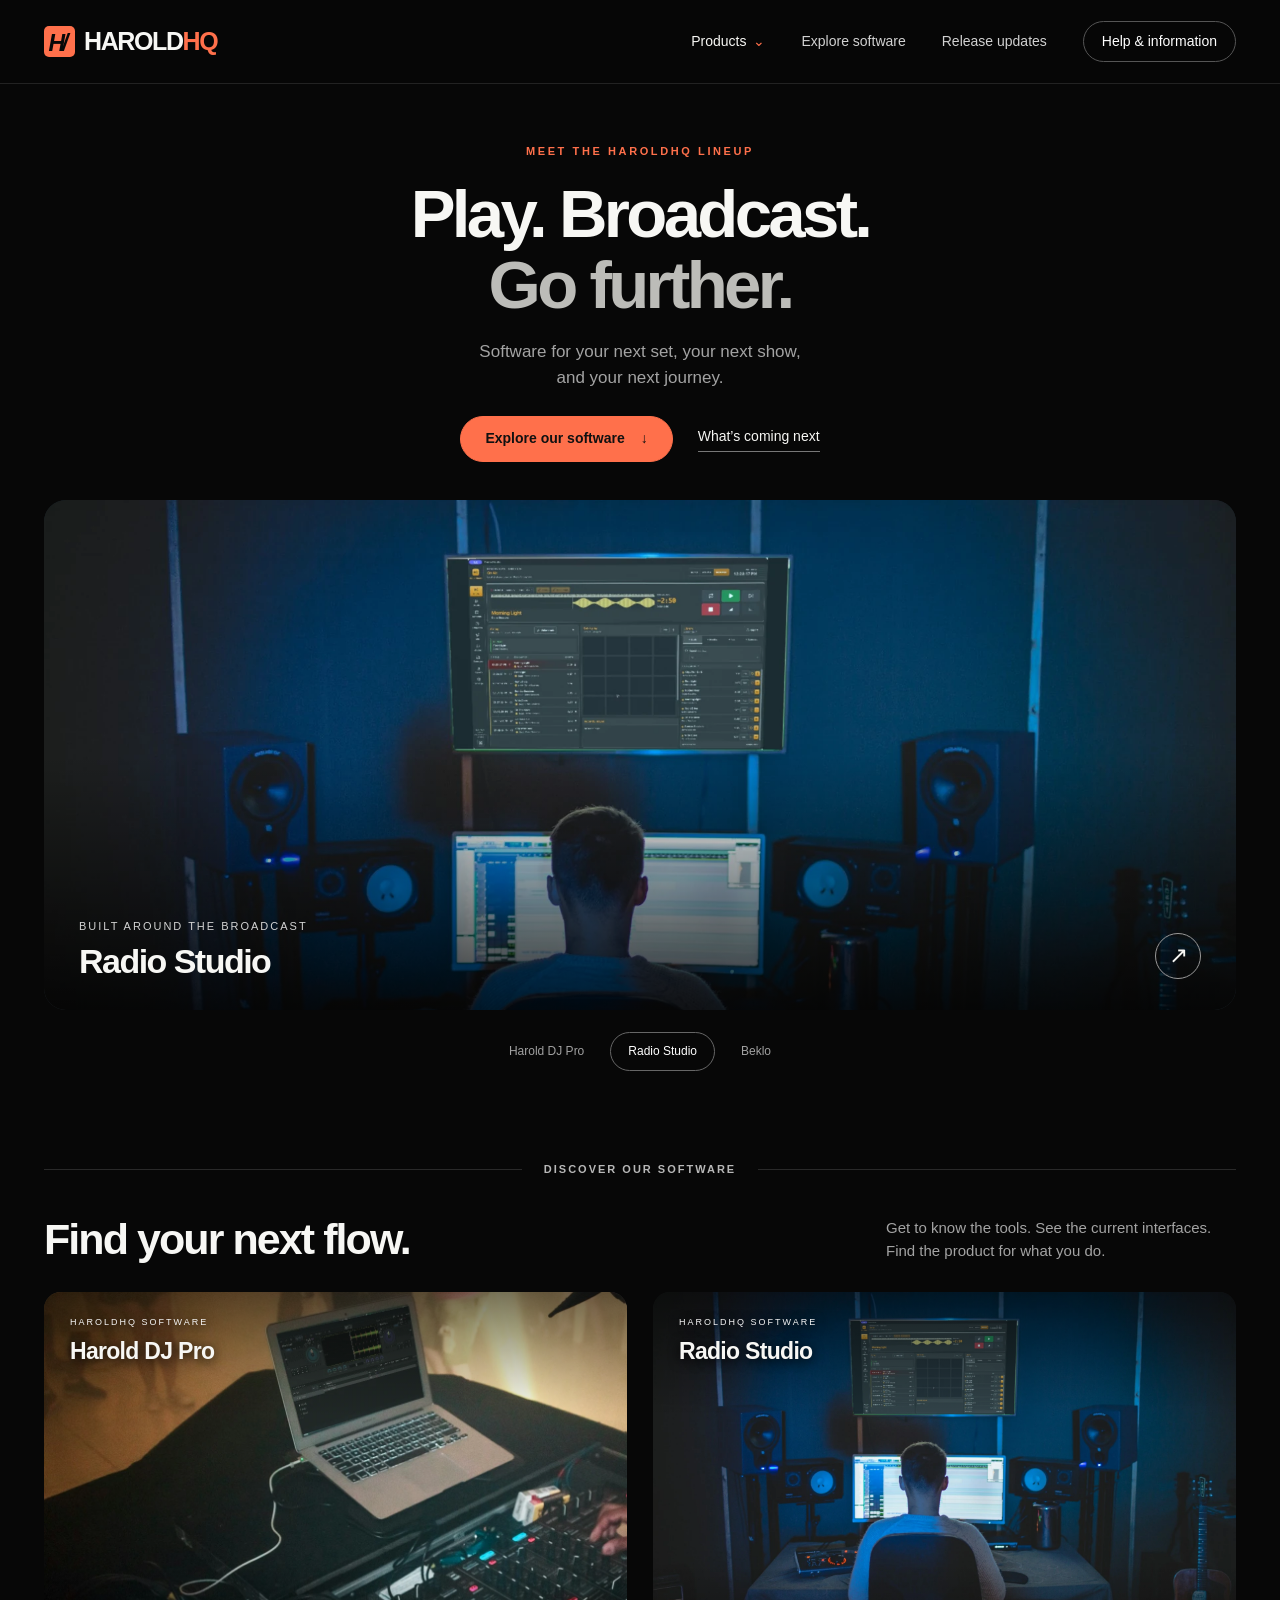
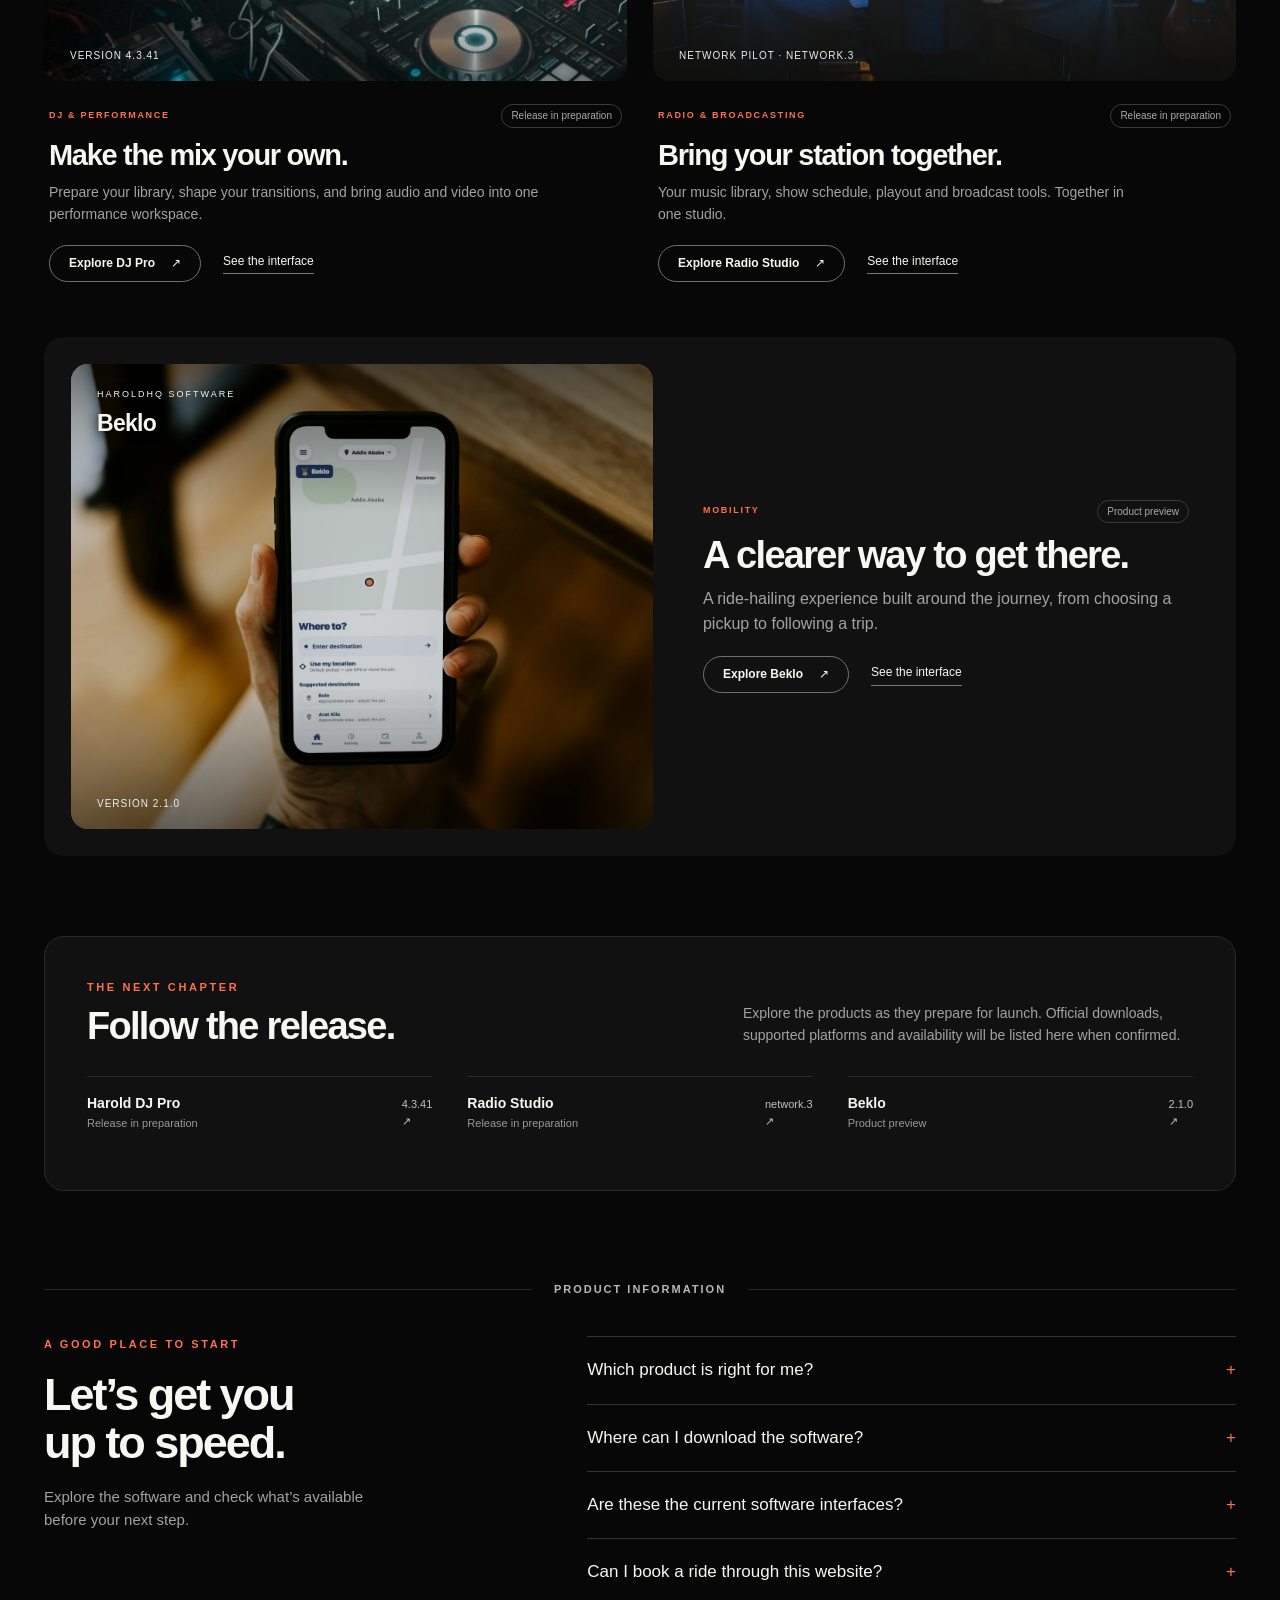
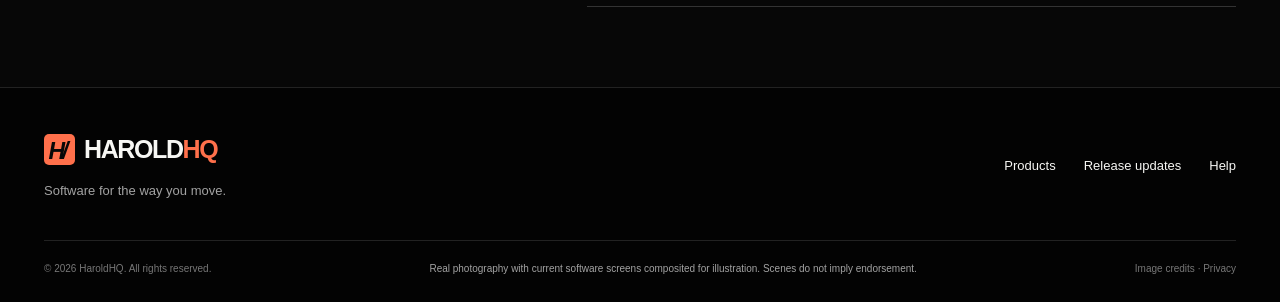
==== commit 4d3dc074: "Redesign HaroldHQ around DJ Pro, Radio Studio and Beklo" ====
--- a/index.html
+++ b/index.html
@@ -1,174 +1 @@
-<!doctype html>
-<html lang="en">
-<head>
-  <meta charset="utf-8">
-  <meta name="viewport" content="width=device-width, initial-scale=1">
-  <meta name="theme-color" content="#0b0e13">
-  <meta name="description" content="HaroldHQ is the creative and technology home of DJ Harold. Explore the music, software, and ambitious products taking shape at the intersection of sound and technology.">
-  <meta property="og:type" content="website">
-  <meta property="og:title" content="HaroldHQ — Where the beat meets the build">
-  <meta property="og:description" content="Music. Software. Big ideas. One independent creative and technology studio.">
-  <meta property="og:url" content="https://haroldhq.app/">
-  <meta property="og:site_name" content="HaroldHQ">
-  <meta name="twitter:card" content="summary_large_image">
-  <link rel="canonical" href="https://haroldhq.app/">
-  <link rel="icon" href="/favicon.svg" type="image/svg+xml">
-  <title>HaroldHQ — Where the beat meets the build</title>
-  <link rel="stylesheet" href="/styles.css">
-  <script src="/script.js" defer></script>
-</head>
-<body>
-  <a class="skip-link" href="#main">Skip to content</a>
-  <div class="page-glow" aria-hidden="true"></div>
-  <header class="site-header" id="top">
-    <div class="nav-shell">
-      <a href="#top" class="brand" aria-label="HaroldHQ, back to top">
-        <span class="brand-symbol" aria-hidden="true">H<span>/</span></span>
-        <span class="brand-name">HAROLD<span>HQ</span><span class="brand-dot">.</span></span>
-      </a>
-      <button class="menu-toggle" type="button" aria-expanded="false" aria-controls="site-menu" aria-label="Open navigation">
-        <span></span><span></span>
-      </button>
-      <nav class="site-menu" id="site-menu" aria-label="Main navigation">
-        <a href="#products">Our products</a>
-        <a href="#principles">How we build</a>
-        <a href="#story">Our story</a>
-        <a href="#connect" class="nav-button">Explore HQ <span aria-hidden="true">↗</span></a>
-      </nav>
-    </div>
-  </header>
-
-  <main id="main">
-    <section class="hero section-wrap" aria-labelledby="hero-title">
-      <div class="hero-copy">
-        <div class="eyebrow"><span class="live-pulse" aria-hidden="true"></span> INDEPENDENT CREATIVE &amp; TECHNOLOGY STUDIO <span class="eyebrow-divider"></span> EST. IN MOTION</div>
-        <h1 id="hero-title">Where the <em>beat</em><br>meets the <span class="outline-word">build.</span></h1>
-        <p class="hero-lead">One home for the music, software, and ambitious ideas of <strong>DJ Harold.</strong> We create tools and experiences that make technology feel more human.</p>
-        <div class="hero-actions">
-          <a class="button button-primary" href="#products">Explore the products <span class="button-arrow" aria-hidden="true">↗</span></a>
-          <a class="text-link" href="#story">The story behind HQ <span aria-hidden="true">↗</span></a>
-        </div>
-        <div class="hero-metrics" aria-label="Areas of focus">
-          <div><strong>05</strong><span>Product directions</span></div>
-          <span class="metric-separator"></span>
-          <div><strong>01</strong><span>Connected vision</span></div>
-          <span class="metric-separator"></span>
-          <div><strong>∞</strong><span>Room to create</span></div>
-        </div>
-      </div>
-      <div class="hero-visual" aria-label="Abstract illustration of HaroldHQ connecting music, radio, mobility and technology" role="img">
-        <div class="visual-grid"></div>
-        <div class="visual-ring ring-a"></div>
-        <div class="visual-ring ring-b"></div>
-        <div class="visual-ring ring-c"></div>
-        <div class="visual-cross cross-a"></div>
-        <div class="visual-cross cross-b"></div>
-        <div class="visual-center">
-          <div class="visual-center-logo">H<span>/</span></div>
-          <small>BUILD DIFFERENT</small>
-        </div>
-        <div class="visual-tag tag-dj"><span class="tag-dot orange"></span> PERFORMANCE <b>01</b></div>
-        <div class="visual-tag tag-radio"><span class="tag-dot blue"></span> BROADCAST <b>02</b></div>
-        <div class="visual-tag tag-ai"><span class="tag-dot violet"></span> INTELLIGENCE <b>03</b></div>
-        <div class="visual-tag tag-build"><span class="tag-dot teal"></span> BETTER SYSTEMS <b>04</b></div>
-        <div class="visual-caption"><span><span class="status-light"></span> IDEAS IN MOTION</span><span>HAROLD HQ / 001</span></div>
-      </div>
-      <div class="scroll-note">SCROLL TO EXPLORE <span aria-hidden="true">↓</span></div>
-    </section>
-
-    <section class="marquee" aria-label="Our focus">
-      <div class="marquee-track" aria-hidden="true">
-        <span>CREATIVITY</span><i>✳</i><span>TECHNOLOGY</span><i>✳</i><span>MUSIC</span><i>✳</i><span>PRODUCTS</span><i>✳</i><span>WHAT'S NEXT</span><i>✳</i>
-        <span>CREATIVITY</span><i>✳</i><span>TECHNOLOGY</span><i>✳</i><span>MUSIC</span><i>✳</i><span>PRODUCTS</span><i>✳</i><span>WHAT'S NEXT</span><i>✳</i>
-      </div>
-    </section>
-
-    <section class="products section-wrap section-pad" id="products" aria-labelledby="products-title">
-      <div class="section-kicker"><span>01 / THE PORTFOLIO</span><span>MADE WITH PURPOSE</span></div>
-      <div class="section-heading">
-        <h2 id="products-title">Different worlds.<br><em>One creative engine.</em></h2>
-        <p>From the DJ booth to the broadcasting studio and beyond, these are the products taking shape inside HaroldHQ.</p>
-      </div>
-      <div class="product-grid">
-        <article class="product-card product-card-featured" id="dj">
-          <div class="product-top"><span class="product-number">01 / PERFORMANCE TECHNOLOGY</span><span class="status-pill">IN DEVELOPMENT</span></div>
-          <div class="product-featured-art" aria-hidden="true">
-            <div class="deck deck-left"><div class="platter"><div class="platter-center">H/</div></div><div class="deck-lines"><i></i><i></i><i></i></div></div>
-            <div class="mixer-art"><span></span><span></span><span></span><span></span></div>
-            <div class="deck deck-right"><div class="platter"><div class="platter-center">H/</div></div><div class="deck-lines"><i></i><i></i><i></i></div></div>
-          </div>
-          <div class="product-bottom"><div><p class="product-type">FOR DJS AND PERFORMERS</p><h3>Harold DJ Pro</h3><p>A DJ performance platform exploring powerful decks, flexible workflows, and intelligent mixing tools.</p></div><span class="card-arrow" aria-hidden="true">↗</span></div>
-        </article>
-
-        <article class="product-card product-card-featured card-radio" id="radio">
-          <div class="product-top"><span class="product-number">02 / BROADCAST TECHNOLOGY</span><span class="status-pill">IN DEVELOPMENT</span></div>
-          <div class="radio-art" aria-hidden="true"><div class="radio-art-label"><span class="radio-on"></span> ON AIR <span>00:28:56</span></div><div class="wave-bars"><i></i><i></i><i></i><i></i><i></i><i></i><i></i><i></i><i></i><i></i><i></i><i></i><i></i><i></i><i></i><i></i><i></i><i></i><i></i><i></i><i></i><i></i><i></i><i></i><i></i></div><div class="radio-art-bottom"><span>PLAYOUT ENGINE</span><span>● LIVE WORKFLOWS</span></div></div>
-          <div class="product-bottom"><div><p class="product-type">FOR MODERN BROADCASTERS</p><h3>Radio Studio</h3><p>A smarter way to run radio: scheduling, playout, production workflows, and streaming in one place.</p></div><span class="card-arrow" aria-hidden="true">↗</span></div>
-        </article>
-
-        <article class="product-card small-card" id="mixbrain">
-          <div class="product-top"><span class="product-number">03 / MUSIC INTELLIGENCE</span><span class="status-pill">EXPERIMENTAL</span></div>
-          <div class="small-card-glyph glyph-wave" aria-hidden="true"><span>≋</span><i></i></div>
-          <div class="product-bottom"><div><p class="product-type">FOR MUSIC MAKERS</p><h3>Mix Brain</h3><p>Exploring intelligent assistance for clearer, more confident audio mixes.</p></div><span class="card-arrow" aria-hidden="true">↗</span></div>
-        </article>
-
-        <article class="product-card small-card" id="beklo">
-          <div class="product-top"><span class="product-number">04 / EVERYDAY MOBILITY</span><span class="status-pill">IN DEVELOPMENT</span></div>
-          <div class="small-card-glyph glyph-route" aria-hidden="true"><span>↗</span><i></i></div>
-          <div class="product-bottom"><div><p class="product-type">FOR CITIES IN MOTION</p><h3>Beklo</h3><p>A ride-hailing experience being designed around clearer journeys and local needs.</p></div><span class="card-arrow" aria-hidden="true">↗</span></div>
-        </article>
-
-        <article class="product-card small-card" id="station">
-          <div class="product-top"><span class="product-number">05 / PUBLIC SERVICE TECHNOLOGY</span><span class="status-pill">IN DEVELOPMENT</span></div>
-          <div class="small-card-glyph glyph-shield" aria-hidden="true"><span>◇</span><i></i></div>
-          <div class="product-bottom"><div><p class="product-type">FOR BETTER CIVIC WORKFLOWS</p><h3>Smart Station</h3><p>Exploring more organized case intake, records, and officer-facing digital workflows.</p></div><span class="card-arrow" aria-hidden="true">↗</span></div>
-        </article>
-      </div>
-      <p class="product-note"><span aria-hidden="true">✳</span> Our portfolio is in active development. Product pages, demos, downloads, and purchase options will appear as individual releases become ready.</p>
-    </section>
-
-    <section class="principles section-wrap section-pad" id="principles" aria-labelledby="principles-title">
-      <div class="section-kicker"><span>02 / OUR APPROACH</span><span>WHY WE BUILD</span></div>
-      <div class="principles-layout">
-        <div class="principles-copy"><h2 id="principles-title">Tech should feel <em>effortless.</em><br>Even when it isn't.</h2><p>We believe the most powerful technology disappears into the experience. Less friction, more flow, and real respect for the people using it.</p><a class="text-link" href="#story">Our point of view <span aria-hidden="true">↗</span></a></div>
-        <div class="principles-list">
-          <div class="principle"><span>01</span><div><h3>People before complexity.</h3><p>Intuitive products with meaningful details, not endless menus.</p></div><b aria-hidden="true">↗</b></div>
-          <div class="principle"><span>02</span><div><h3>Performance is the feature.</h3><p>Fast, focused experiences designed for the real world.</p></div><b aria-hidden="true">↗</b></div>
-          <div class="principle"><span>03</span><div><h3>Stay curious. Keep building.</h3><p>Ideas move between industries. The best ones improve through use.</p></div><b aria-hidden="true">↗</b></div>
-        </div>
-      </div>
-    </section>
-
-    <section class="story section-pad" id="story" aria-labelledby="story-title">
-      <div class="section-wrap">
-        <div class="section-kicker"><span>03 / THE STORY</span><span>FROM SOUND TO SOFTWARE</span></div>
-        <div class="story-content">
-          <div class="story-lead">
-            <p class="story-overline">THE HUMAN BEHIND THE IDEAS</p>
-            <h2 id="story-title">Started with music.<br><em>Driven by possibility.</em></h2>
-          </div>
-          <div class="story-body"><p>HaroldHQ grows from the creative world of <strong>DJ Harold</strong> — a music producer and DJ who sees technology not simply as something to use, but something to shape.</p><p>What began with a passion for sound has expanded into software for performers, broadcasters, businesses, and communities. Different products, one mindset: build what you wish existed.</p><span class="story-signature">HAROLD <span>/</span> FOUNDER &amp; CREATOR</span></div>
-        </div>
-      </div>
-    </section>
-
-    <section class="connect section-wrap section-pad" id="connect" aria-labelledby="connect-title">
-      <div class="connect-panel">
-        <div class="connect-spark" aria-hidden="true">✳</div>
-        <div class="connect-body"><p class="section-eyebrow">THIS IS JUST THE BEGINNING</p><h2 id="connect-title">The next big thing<br>starts with an <em>idea.</em></h2><p>HaroldHQ is the home for what we're building now — and everything we're bold enough to build next.</p>
-          <div class="connect-actions"><a class="button button-dark" href="https://github.com/harolddj256-Beatkiller" target="_blank" rel="noopener noreferrer">See our GitHub <span aria-hidden="true">↗</span></a><a class="text-link light-link" href="#products">Explore the portfolio <span aria-hidden="true">↗</span></a></div>
-          <p class="connect-footnote">Product availability and official contact channels will be published here as they launch.</p>
-        </div>
-        <div class="connect-background" aria-hidden="true">H<span>/</span></div>
-      </div>
-    </section>
-  </main>
-
-  <footer class="site-footer">
-    <div class="section-wrap">
-      <div class="footer-main"><div><a href="#top" class="brand" aria-label="HaroldHQ, back to top"><span class="brand-symbol" aria-hidden="true">H<span>/</span></span><span class="brand-name">HAROLD<span>HQ</span><span class="brand-dot">.</span></span></a><p>Music. Technology. Possibility.</p></div><div class="footer-links"><a href="#products">Products</a><a href="#principles">Approach</a><a href="#story">Our story</a><a href="https://github.com/harolddj256-Beatkiller" target="_blank" rel="noopener noreferrer">GitHub ↗</a></div></div>
-      <div class="footer-bottom"><span>© <span id="current-year">2026</span> HAROLDHQ. ALL RIGHTS RESERVED.</span><span>INDEPENDENTLY BUILT. GLOBALLY MINDED.</span><a href="#top">BACK TO TOP ↑</a></div>
-    </div>
-  </footer>
-</body>
-</html>
+<!doctype html><html lang="en"><head><meta charset="utf-8"><meta name="viewport" content="width=device-width,initial-scale=1"><meta name="theme-color" content="#070707"><title>HaroldHQ — DJ Pro, Radio Studio & Beklo</title><meta name="description" content="Discover Harold DJ Pro, Radio Studio and Beklo. Explore current software interfaces, product workflows and release information."><meta property="og:type" content="website"><meta property="og:title" content="HaroldHQ — DJ Pro, Radio Studio & Beklo"><meta property="og:description" content="Discover Harold DJ Pro, Radio Studio and Beklo. Explore current software interfaces, product workflows and release information."><meta property="og:image" content="https://haroldhq-web.onrender.com/assets/radio.webp"><meta property="og:url" content="https://haroldhq.app/"><meta name="twitter:card" content="summary_large_image"><link rel="canonical" href="https://haroldhq.app/"><link rel="icon" href="/favicon.svg" type="image/svg+xml"><link rel="stylesheet" href="/styles.css"><script src="/script.js" defer></script></head><body><a class="skip" href="#main">Skip to content</a><header class="header"><div class="wrap nav-wrap"><a class="brand" href="/" aria-label="HaroldHQ home"><span class="brand-mark" aria-hidden="true">H/</span><b>HAROLD<span>HQ</span></b></a><button class="menu-toggle" aria-label="Open navigation" aria-expanded="false" aria-controls="main-nav">☰</button><nav id="main-nav" class="main-nav" aria-label="Main navigation"><details class="products-menu"><summary>Products</summary><div class="mega"><div><p>DJ & performance</p><a href="/products/dj/">Harold DJ Pro <span aria-hidden="true">↗</span></a><a class="mega-sub" href="/products/dj/#interface">See the software</a></div><div><p>Radio & broadcasting</p><a href="/products/radio/">Radio Studio <span aria-hidden="true">↗</span></a><a class="mega-sub" href="/products/radio/#interface">See the software</a></div><div><p>Mobility</p><a href="/products/beklo/">Beklo <span aria-hidden="true">↗</span></a><a class="mega-sub" href="/products/beklo/#interface">See the software</a></div></div></details><a href="/#products">Explore software</a><a href="/#updates">Release updates</a><a class="nav-cta" href="/#help">Help & information</a></nav></div></header><main id="main"><section class="hero wrap"><div class="hero-intro"><div class="eyebrow">MEET THE HAROLDHQ LINEUP</div><h1>Play. Broadcast.<br><span>Go further.</span></h1><p>Software for your next set, your next show,<br class="desktop-break"> and your next journey.</p><div class="actions"><a class="button primary" href="#products">Explore our software <span aria-hidden="true">↓</span></a><a class="text-link" href="#updates">What’s coming next</a></div></div><div class="hero-frame"><img id="hero-photo" src="/assets/radio.webp" alt="The current Radio Studio interface on a real studio monitor" width="1800" height="1200" fetchpriority="high"><a class="scene-caption" id="scene-link" href="/products/radio/"><div><p id="scene-label">BUILT AROUND THE BROADCAST</p><h2 id="scene-name">Radio Studio</h2></div><span class="round-arrow" aria-hidden="true">↗</span></a></div><div class="scene-tabs" aria-label="Featured software"><button data-scene="dj" data-name="Harold DJ Pro" data-label="YOUR MUSIC. YOUR MIX." data-href="/products/dj/" data-alt="Current Harold DJ Pro on a laptop in a real live-set photograph" aria-pressed="false">Harold DJ Pro</button><button data-scene="radio" data-name="Radio Studio" data-label="BUILT AROUND THE BROADCAST" data-href="/products/radio/" data-alt="Current Radio Studio on a real studio monitor" aria-pressed="true">Radio Studio</button><button data-scene="beklo" data-name="Beklo" data-label="FROM HERE TO WHAT’S NEXT" data-href="/products/beklo/" data-alt="Current Beklo interface in a real device photograph" aria-pressed="false">Beklo</button></div></section><section class="section wrap" id="products"><div class="section-title">Discover our software</div><div class="section-heading"><h2>Find your next flow.</h2><p>Get to know the tools. See the current interfaces. Find the product for what you do.</p></div><div class="product-grid"><article class="product-card" id="dj"><a href="/products/dj/" class="product-image" aria-label="Explore Harold DJ Pro"><img src="/assets/dj.webp" alt="Harold DJ Pro current interface composited onto a real live-set laptop photograph" loading="lazy" width="900" height="600"><div class="image-name"><small>HAROLDHQ SOFTWARE</small>Harold DJ Pro</div><span class="image-version">VERSION 4.3.41</span></a><div class="card-copy"><div class="card-meta"><span class="eyebrow">DJ & performance</span><span class="status">Release in preparation</span></div><h3>Make the mix your own.</h3><p>Prepare your library, shape your transitions, and bring audio and video into one performance workspace.</p><div class="card-links"><a class="button" href="/products/dj/">Explore DJ Pro <span aria-hidden="true">↗</span></a><a class="text-link" href="/products/dj/#interface">See the interface</a></div></div></article><article class="product-card" id="radio"><a href="/products/radio/" class="product-image" aria-label="Explore Radio Studio"><img src="/assets/radio.webp" alt="Radio Studio current interface composited onto a real studio monitor photograph" loading="lazy" width="900" height="600"><div class="image-name"><small>HAROLDHQ SOFTWARE</small>Radio Studio</div><span class="image-version">NETWORK PILOT · NETWORK.3</span></a><div class="card-copy"><div class="card-meta"><span class="eyebrow">Radio & broadcasting</span><span class="status">Release in preparation</span></div><h3>Bring your station together.</h3><p>Your music library, show schedule, playout and broadcast tools. Together in one studio.</p><div class="card-links"><a class="button" href="/products/radio/">Explore Radio Studio <span aria-hidden="true">↗</span></a><a class="text-link" href="/products/radio/#interface">See the interface</a></div></div></article></div><div class="beklo-feature"><article class="product-card" id="beklo"><a href="/products/beklo/" class="product-image" aria-label="Explore Beklo"><img src="/assets/beklo.webp" alt="Beklo current interface composited onto a real device photograph" loading="lazy" width="900" height="600"><div class="image-name"><small>HAROLDHQ SOFTWARE</small>Beklo</div><span class="image-version">VERSION 2.1.0</span></a><div class="card-copy"><div class="card-meta"><span class="eyebrow">Mobility</span><span class="status">Product preview</span></div><h3>A clearer way to get there.</h3><p>A ride-hailing experience built around the journey, from choosing a pickup to following a trip.</p><div class="card-links"><a class="button" href="/products/beklo/">Explore Beklo <span aria-hidden="true">↗</span></a><a class="text-link" href="/products/beklo/#interface">See the interface</a></div></div></article></div></section><section class="wrap" id="updates"><div class="availability"><div class="availability-top"><div><div class="eyebrow">THE NEXT CHAPTER</div><h2>Follow the release.</h2></div><p>Explore the products as they prepare for launch. Official downloads, supported platforms and availability will be listed here when confirmed.</p></div><div class="release-list"><a href="/products/dj/#availability"><span><strong>Harold DJ Pro</strong><small>Release in preparation</small></span><b>4.3.41 <span aria-hidden="true">↗</span></b></a><a href="/products/radio/#availability"><span><strong>Radio Studio</strong><small>Release in preparation</small></span><b>network.3 <span aria-hidden="true">↗</span></b></a><a href="/products/beklo/#availability"><span><strong>Beklo</strong><small>Product preview</small></span><b>2.1.0 <span aria-hidden="true">↗</span></b></a></div></div></section><section class="section wrap help" id="help"><div class="section-title">Product information</div><div class="help-grid"><div class="help-intro"><div class="eyebrow">A GOOD PLACE TO START</div><h2>Let’s get you<br>up to speed.</h2><p>Explore the software and check what’s available before your next step.</p></div><div><details class="faq"><summary>Which product is right for me?</summary><p>Harold DJ Pro is the DJ performance workspace. Radio Studio brings station planning and playout together. Beklo focuses on the rider journey. Each product page shows its interface and main workflows.</p></details><details class="faq"><summary>Where can I download the software?</summary><p>Public download links are not available on this site yet. The release section on each product page will show official downloads and supported platforms when they are confirmed.</p></details><details class="faq"><summary>Are these the current software interfaces?</summary><p>Yes. The interface galleries were captured from DJ Pro 4.3.41, Radio Studio Network Pilot network.3, and Beklo 2.1.0. Preview data is used for the captures. The photographic scenes use those screens in real photographs.</p></details><details class="faq"><summary>Can I book a ride through this website?</summary><p>This is Beklo’s product showcase. Booking, service areas and public app availability will be announced as part of Beklo’s launch.</p></details></div></div></section></main><footer class="footer"><div class="wrap"><div class="footer-top"><div><a class="brand" href="/" aria-label="HaroldHQ home"><span class="brand-mark" aria-hidden="true">H/</span><b>HAROLD<span>HQ</span></b></a><p>Software for the way you move.</p></div><nav class="footer-links" aria-label="Footer"><a href="/#products">Products</a><a href="/#updates">Release updates</a><a href="/#help">Help</a></nav></div><div class="footer-bottom"><span>© 2026 HaroldHQ. All rights reserved.</span><p>Real photography with current software screens composited for illustration. Scenes do not imply endorsement.</p><span><a href="/credits/">Image credits</a> · <a href="/privacy/">Privacy</a></span></div></div></footer></body></html>
--- a/styles.css
+++ b/styles.css
@@ -1,311 +1,5 @@
-/* HaroldHQ — independent creative & technology studio */
-:root {
-  color-scheme: dark;
-  --bg: #0b0e13;
-  --bg-2: #10141b;
-  --surface: #151922;
-  --surface-2: #1a1e28;
-  --ink: #f4f2ef;
-  --muted: #999eaa;
-  --subtle: #6d7583;
-  --stroke: rgba(242, 243, 246, .11);
-  --accent: #ff8050;
-  --accent-2: #f0a575;
-  --blue: #86caff;
-  --teal: #85ecd3;
-  --violet: #af9bff;
-  --wrap: 1272px;
-}
-*, *::before, *::after { box-sizing: border-box; }
-html { scroll-behavior: smooth; scroll-padding-top: 100px; }
-body { margin: 0; min-width: 320px; background: var(--bg); color: var(--ink); font-family: Inter, "SF Pro Display", -apple-system, BlinkMacSystemFont, "Segoe UI", Arial, sans-serif; line-height: 1.55; -webkit-font-smoothing: antialiased; }
-body.menu-open { overflow: hidden; }
-a { color: inherit; text-decoration: none; }
-button { font: inherit; }
-button, a { -webkit-tap-highlight-color: transparent; }
-a:focus-visible, button:focus-visible { outline: 2px solid var(--accent); outline-offset: 5px; }
-::selection { background: var(--accent); color: #13151b; }
-.skip-link { position: absolute; top: -80px; left: 20px; z-index: 999; background: white; color: black; padding: 10px 15px; border-radius: 6px; }
-.skip-link:focus { top: 12px; }
-.section-wrap { width: min(calc(100% - 100px), var(--wrap)); margin-inline: auto; }
-.section-pad { padding-block: 128px; }
-.page-glow { position: absolute; inset: 0 0 auto; height: 780px; background: radial-gradient(ellipse at 70% 28%, rgba(66, 84, 102, .12), transparent 43%), radial-gradient(ellipse at 28% 6%, rgba(249, 105, 55, .065), transparent 41%); pointer-events: none; }
+:root{color-scheme:dark;--bg:#070707;--panel:#121212;--ink:#f7f7f4;--muted:#a3a3a3;--line:#292929;--orange:#ff704b;font-family:Arial,Helvetica,sans-serif;font-synthesis:none}*{box-sizing:border-box}html{scroll-behavior:smooth;scroll-padding-top:104px}body{margin:0;background:var(--bg);color:var(--ink);font-size:16px;line-height:1.55}a{color:inherit;text-decoration:none}button{font:inherit;color:inherit;cursor:pointer}img{max-width:100%;display:block}button,a,summary{-webkit-tap-highlight-color:transparent}button:focus-visible,a:focus-visible,summary:focus-visible{outline:3px solid var(--orange);outline-offset:5px}button{border:0}h1,h2,h3,p{margin:0}h1,h2,h3{line-height:1.06;letter-spacing:-.045em}p{color:var(--muted)}.wrap{width:min(1280px,calc(100% - 88px));margin-inline:auto}.skip{position:fixed;top:-80px;left:20px;background:white;color:black;padding:12px;z-index:100}.skip:focus{top:10px}.header{height:84px;position:sticky;top:0;z-index:30;background:rgba(7,7,7,.97);border-bottom:1px solid #222}.nav-wrap{height:100%;display:flex;align-items:center;gap:40px}.brand{display:flex;align-items:center;gap:9px;white-space:nowrap;font-weight:900;letter-spacing:-1.4px;font-size:25px}.brand-mark{width:31px;height:31px;background:var(--orange);color:#080808;font-size:23px;display:grid;place-items:center;font-style:italic;letter-spacing:-3px;padding-right:5px;border-radius:5px}.brand span:last-child{color:var(--orange)}.main-nav{display:flex;align-items:center;gap:36px;margin-left:auto;font-size:14px}.main-nav>a{color:#d1d1d1}.main-nav>a:hover{color:white}.nav-cta{border:1px solid #555;border-radius:30px;padding:9px 18px;color:white!important}.products-menu summary{list-style:none;cursor:pointer}.products-menu summary::-webkit-details-marker{display:none}.products-menu summary::after{content:'⌄';color:var(--orange);margin-left:7px}.mega{position:absolute;top:83px;left:0;width:100%;background:#101010;border-bottom:1px solid #333;box-shadow:0 25px 50px #0009;padding:34px max(44px,calc((100vw - 1280px)/2));display:grid;grid-template-columns:repeat(3,1fr);gap:20px}.mega p{font-size:11px;letter-spacing:2px;text-transform:uppercase;margin-bottom:14px}.mega a{display:block;padding:8px 0;font-size:17px}.mega a:hover{color:var(--orange)}.menu-toggle{display:none}.eyebrow{font-size:11px;letter-spacing:2.6px;font-weight:700;text-transform:uppercase;color:var(--orange)}.hero-intro{text-align:center;padding:59px 20px 38px}.hero h1{font-size:clamp(44px,5.25vw,76px);letter-spacing:-.055em;font-weight:750;margin:18px 0}.hero h1 span{color:#bcbcb8}.hero-intro>p{font-size:17px;max-width:600px;margin:0 auto}.actions{display:flex;align-items:center;justify-content:center;gap:25px;margin-top:25px;flex-wrap:wrap}.button{display:inline-flex;justify-content:center;align-items:center;gap:16px;min-height:46px;padding:11px 24px;border-radius:30px;font-size:14px;font-weight:bold;border:1px solid #707070;background:transparent}.button:hover{background:white;color:#111;border-color:white}.button.primary{background:var(--orange);color:#111;border-color:var(--orange)}.button.primary:hover{background:#ff967b}.text-link{font-size:14px;border-bottom:1px solid #777;padding-bottom:3px}.text-link:hover{color:var(--orange)}.hero-frame{height:510px;position:relative;border-radius:22px;overflow:hidden;background:#17232c}.hero-frame>img{height:100%;width:100%;object-fit:cover;object-position:center 43%}.hero-frame::after{content:'';position:absolute;inset:0;background:linear-gradient(180deg,transparent 50%,#000c)}.scene-caption{position:absolute;bottom:31px;left:35px;right:35px;display:flex;justify-content:space-between;align-items:flex-end;gap:16px;z-index:1}.scene-caption p{color:#d3d3d3;font-size:11px;letter-spacing:2px;text-transform:uppercase}.scene-caption h2{font-size:34px;margin-top:8px}.round-arrow{width:46px;height:46px;border-radius:50%;border:1px solid #999;display:grid;place-items:center;font-size:23px;transition:.2s}.scene-caption:hover .round-arrow{background:var(--orange);border-color:var(--orange);color:black}.scene-tabs{display:flex;justify-content:center;gap:8px;margin:22px auto 0;flex-wrap:wrap}.scene-tabs button{background:transparent;border-radius:30px;padding:9px 17px;font-size:12px;color:#a1a1a1;border:1px solid transparent}.scene-tabs button[aria-pressed=true]{color:white;border-color:#666}.scene-tabs button:hover{color:white}.section{padding-top:90px}.section-title{display:flex;gap:22px;align-items:center;text-transform:uppercase;color:#b8b8b8;font-size:11px;letter-spacing:2px;font-weight:bold;margin-bottom:38px}.section-title::before,.section-title::after{content:'';height:1px;background:var(--line);flex:1}.section-heading{display:flex;justify-content:space-between;align-items:flex-end;gap:30px;margin-bottom:30px}.section-heading h2{font-size:43px}.section-heading p{font-size:15px;max-width:350px}.filter-row{display:flex;gap:9px;flex-wrap:wrap;margin-bottom:30px}.filter-row button{background:#141414;border:1px solid #333;padding:10px 19px;border-radius:30px;font-size:13px;color:#bbb}.filter-row button[aria-pressed=true]{color:#111;background:var(--ink);border-color:var(--ink)}.filter-row button:hover{border-color:#aaa}.product-grid{display:grid;grid-template-columns:1fr 1fr;gap:40px 26px}.product-card[hidden]{display:none}.product-image{aspect-ratio:1.5;position:relative;overflow:hidden;border-radius:17px;background:#1b1b1b;display:block}.product-image img{width:100%;height:100%;object-fit:cover;transition:transform .55s}.product-image:hover img{transform:scale(1.035)}.product-image::after{content:'';position:absolute;inset:0;background:linear-gradient(180deg,#0008,transparent 32%,transparent 70%,#0007)}.image-name{position:absolute;top:24px;left:26px;right:20px;z-index:1;font-size:23px;font-weight:700;letter-spacing:-.7px;text-shadow:0 2px 12px black}.image-name small{display:block;font-size:9px;letter-spacing:2px;margin-bottom:4px;font-weight:500;color:#f5f5f5}.image-version{position:absolute;bottom:18px;left:26px;font-size:10px;z-index:1;letter-spacing:1px;color:#eee}.card-copy{padding:23px 5px 0}.card-meta{display:flex;justify-content:space-between;align-items:center;gap:10px;margin-bottom:12px}.card-meta .eyebrow{font-size:9px;letter-spacing:1.7px}.status{font-size:10px;color:#aaa;border:1px solid #3a3a3a;border-radius:30px;padding:3px 9px;white-space:nowrap}.product-card h3{font-size:29px;margin-bottom:12px}.product-card p{font-size:14px;max-width:490px}.card-links{display:flex;align-items:center;gap:22px;margin-top:19px}.card-links .button{min-height:37px;padding:7px 19px;font-size:12px}.card-links .text-link{font-size:12px}.sr-only{position:absolute;width:1px;height:1px;padding:0;margin:-1px;overflow:hidden;clip:rect(0,0,0,0);white-space:nowrap;border:0}.availability{margin-top:80px;background:#111;border:1px solid #292929;border-radius:20px;padding:42px}.availability-top{display:flex;align-items:flex-end;justify-content:space-between;gap:28px;margin-bottom:30px}.availability h2{font-size:38px;margin-top:10px}.availability-top p{max-width:450px;font-size:14px}.release-list{display:grid;grid-template-columns:1fr 1fr;column-gap:40px}.release-list a{padding:16px 0;border-top:1px solid #2b2b2b;display:flex;align-items:center;justify-content:space-between;gap:12px}.release-list a:hover strong{color:var(--orange)}.release-list strong{font-size:14px}.release-list small{font-size:11px;color:#999}.release-list span{display:flex;flex-direction:column}.release-list b{font-size:11px;font-weight:500;color:#c1c1c1}.help{padding-bottom:80px}.help-grid{display:grid;grid-template-columns:1fr 1.4fr;gap:80px}.help h2{font-size:45px;max-width:330px}.help-intro p{margin:18px 0 0;font-size:15px;max-width:330px}.faq{border-bottom:1px solid #333;padding:20px 0}.faq:first-child{border-top:1px solid #333}.faq summary{cursor:pointer;list-style:none;font-size:17px;display:flex;justify-content:space-between;gap:20px}.faq summary::after{content:'+';color:var(--orange)}.faq[open] summary::after{content:'−'}.faq p{font-size:14px;margin:16px 25px 0 0}.footer{border-top:1px solid #222;padding:42px 0 26px;background:#030303}.footer-top{display:flex;justify-content:space-between;gap:30px}.footer-top p{font-size:13px;margin-top:13px}.footer-links{display:flex;gap:28px;align-items:center;font-size:13px}.footer-bottom{border-top:1px solid #222;margin-top:38px;padding-top:20px;display:flex;justify-content:space-between;gap:25px;color:#777;font-size:10px}.footer-bottom p{font-size:10px;max-width:540px}.detail-hero{text-align:center;padding:60px 0 38px}.breadcrumbs{display:flex;gap:12px;justify-content:center;font-size:12px;color:#999;margin-bottom:30px}.detail-hero h1{font-size:clamp(40px,5.5vw,74px);max-width:900px;margin:18px auto}.detail-hero>p{font-size:18px;max-width:690px;margin:auto}.detail-photo{width:100%;max-height:660px;aspect-ratio:1.9;object-fit:cover;border-radius:20px}.detail-features{display:grid;grid-template-columns:repeat(3,1fr);gap:40px;margin-top:44px}.detail-features h2{font-size:24px;margin-bottom:16px}.detail-features p{font-size:14px}.screenshot-area{padding:70px 0}.screenshot-area h2{font-size:36px;margin:10px 0 22px}.screenshot-area img{width:100%;border:1px solid #3b3b3b;border-radius:13px;background:#161616}.capture-note{font-size:11px;margin-top:14px}.availability.single{margin-top:0;margin-bottom:70px}.availability.single p{max-width:780px;margin-top:20px}.availability.single .button{margin-top:25px}.simple-page{padding:70px 0;max-width:800px}.simple-page h1{font-size:50px;margin:0 0 35px}.simple-page h2{font-size:24px;margin:32px 0 12px}.simple-page p,.simple-page li{color:#aaa;font-size:15px}.simple-page a{text-decoration:underline}.product-image img[src*="dj"]{object-position:center 42%}.product-image img[src*="beklo"]{object-position:center 45%}@media(min-width:1600px){.hero-frame{height:550px}}@media(max-width:1000px){.wrap{width:calc(100% - 48px)}.main-nav{gap:20px}.hero h1{font-size:60px}.hero-frame{height:460px}.help-grid{gap:40px}.section-heading h2{font-size:37px}.product-card h3{font-size:26px}.availability{padding:30px}}@media(max-width:700px){html{scroll-padding-top:85px}.wrap{width:calc(100% - 36px)}.header{height:70px}.brand{font-size:22px}.brand-mark{width:28px;height:28px;font-size:21px}.menu-toggle{display:block;background:transparent;margin-left:auto;padding:10px;font-size:22px}.main-nav{display:none;position:absolute;top:69px;left:0;right:0;padding:20px 25px;background:#101010;border-bottom:1px solid #333;align-items:stretch;gap:16px}.main-nav.open{display:flex;flex-direction:column}.main-nav>a{padding:5px 0}.main-nav .nav-cta{padding:9px 18px;align-self:flex-start}.mega{position:static;display:block;box-shadow:none;padding:20px 12px 0;border:0}.mega>div{margin-bottom:18px}.mega a{font-size:14px;padding:5px 0}.mega p{margin-bottom:4px}.hero-intro{padding:40px 0 30px}.hero h1{font-size:45px;line-height:1.05}.hero-intro>p{font-size:15px;max-width:330px}.eyebrow{font-size:9px;letter-spacing:2px}.actions{gap:20px}.button{min-height:42px;padding:10px 19px;font-size:12px}.text-link{font-size:12px}.hero-frame{height:340px;border-radius:14px}.hero-frame>img{object-position:center}.scene-caption{bottom:24px;left:21px;right:21px}.scene-caption h2{font-size:27px}.scene-caption p{font-size:9px}.round-arrow{width:38px;height:38px;font-size:20px}.scene-tabs{gap:0;margin-top:15px}.scene-tabs button{font-size:10px;padding:8px 11px}.section{padding-top:58px}.section-title{font-size:9px;gap:12px;margin-bottom:30px;letter-spacing:1.4px}.section-heading{display:block;margin-bottom:24px}.section-heading h2{font-size:34px;margin-bottom:17px}.section-heading p{font-size:14px}.filter-row{gap:6px;margin-bottom:25px}.filter-row button{padding:8px 13px;font-size:11px}.product-grid{grid-template-columns:1fr;gap:35px}.product-image{border-radius:13px;aspect-ratio:1.35}.image-name{left:21px;top:19px;font-size:23px}.image-version{left:21px}.card-copy{padding:18px 2px 0}.product-card h3{font-size:27px}.card-meta .eyebrow{font-size:9px}.status{font-size:9px}.availability{margin-top:50px;padding:27px 21px;border-radius:14px}.availability-top{display:block;margin-bottom:25px}.availability h2{font-size:30px}.availability-top p{margin-top:18px;font-size:13px}.release-list{grid-template-columns:1fr}.release-list a{padding:15px 0}.help-grid{display:block}.help h2{font-size:34px;max-width:100%}.help-intro p{max-width:100%;margin-bottom:30px}.faq summary{font-size:15px}.footer-top{flex-direction:column}.footer-links{flex-wrap:wrap;gap:22px;font-size:12px}.footer-bottom{flex-direction:column;gap:12px}.detail-hero{padding-top:32px}.detail-hero h1{font-size:44px}.detail-hero>p{font-size:16px}.detail-photo{aspect-ratio:1.25;border-radius:13px}.detail-features{grid-template-columns:1fr;gap:27px;margin-top:32px}.detail-features h2{font-size:25px}.screenshot-area{padding:45px 0}.screenshot-area h2{font-size:29px}.simple-page{padding:45px 0}.simple-page h1{font-size:39px}}@media(prefers-reduced-motion:reduce){html{scroll-behavior:auto}*,*::before,*::after{transition:none!important;animation:none!important}}
+.mega-sub{color:#aaa!important;font-size:12px!important}.beklo-feature{margin-top:55px}.beklo-feature .product-card{display:grid;grid-template-columns:1.15fr 1fr;gap:50px;align-items:center;background:#111;padding:27px;border-radius:20px}.beklo-feature .card-copy{padding:0 20px 0 0}.beklo-feature .product-image{aspect-ratio:1.25}.beklo-feature .product-card h3{font-size:38px}.beklo-feature .product-card p{font-size:16px}.release-list{grid-template-columns:repeat(3,1fr);column-gap:35px}.help-intro .eyebrow{margin-bottom:18px}.hero-frame>img{object-position:center 12%}@media(max-width:900px){.beklo-feature .product-card{gap:28px}.beklo-feature .product-card h3{font-size:31px}.release-list{grid-template-columns:1fr}.beklo-feature .product-card p{font-size:14px}}@media(max-width:700px){.beklo-feature{margin-top:35px}.beklo-feature .product-card{display:block;padding:0;background:transparent}.beklo-feature .card-copy{padding:18px 2px 0}.beklo-feature .product-image{aspect-ratio:1.35}.beklo-feature .product-card h3{font-size:27px}.beklo-feature .product-card p{font-size:14px}.hero-frame>img{object-position:center 12%}}
+.product-image img[src*="dj"],.detail-photo[src*="dj"]{object-position:center top}.hero-frame>img[src*="dj"]{object-position:center top}.hero-frame>img[src*="beklo"]{object-position:center 48%}
 
-/* Header */
-.site-header { height: 90px; position: relative; z-index: 40; border-bottom: 1px solid rgba(255,255,255,.075); }
-.nav-shell { height: 100%; width: min(calc(100% - 100px), var(--wrap)); margin-inline: auto; display: flex; align-items: center; justify-content: space-between; gap: 32px; }
-.brand { display: inline-flex; align-items: center; gap: 12px; white-space: nowrap; }
-.brand-symbol { height: 39px; width: 39px; background: var(--accent); border-radius: 10px; color: #111316; display: grid; place-items: center; font-size: 20px; font-weight: 900; letter-spacing: -.12em; padding-right: 3px; }
-.brand-symbol span, .visual-center-logo span, .connect-background span { font-weight: 350; }
-.brand-name { font-size: 20px; font-weight: 850; letter-spacing: -.065em; }
-.brand-name > span:first-child { color: #b2b5bd; }
-.brand-dot { color: var(--accent); }
-.site-menu { display: flex; align-items: center; gap: 35px; }
-.site-menu > a { font-size: 13px; font-weight: 650; color: #b7bbc5; transition: color .2s ease; }
-.site-menu > a:hover { color: white; }
-.site-menu > a.nav-button { display: inline-flex; align-items: center; justify-content: space-between; gap: 35px; border: 1px solid rgba(255,255,255,.25); border-radius: 7px; padding: 12px 17px; color: white; margin-left: 16px; transition: background .2s, border-color .2s; }
-.site-menu > a.nav-button:hover { background: #242934; border-color: #7b818b; }
-.nav-button span { font-size: 19px; font-weight: 500; }
-.menu-toggle { display: none; }
-
-/* Hero */
-.hero { position: relative; min-height: 740px; display: grid; grid-template-columns: 1.07fr .93fr; align-items: center; gap: 34px; padding-block: 87px 92px; }
-.hero-copy { position: relative; z-index: 1; }
-.eyebrow { display: flex; align-items: center; gap: 11px; color: #c1c1c5; font-size: 10px; line-height: 1.7; font-weight: 750; letter-spacing: .17em; white-space: nowrap; }
-.live-pulse { width: 8px; height: 8px; border-radius: 50%; flex-shrink: 0; background: var(--accent); box-shadow: 0 0 0 6px rgba(255, 128, 80, .12); }
-.eyebrow-divider { height: 1px; width: 28px; background: #565b65; }
-h1, h2, h3, p { margin-top: 0; }
-h1, h2, h3 { text-wrap: balance; }
-.hero h1 { margin: 24px 0 24px; font-size: clamp(68px, 6.1vw, 103px); line-height: .98; letter-spacing: -.083em; font-weight: 790; }
-.hero h1 em, .section-heading h2 em, .principles h2 em, .story h2 em, .connect h2 em { font-family: Georgia, "Times New Roman", serif; font-weight: 400; font-style: italic; color: var(--accent); letter-spacing: -.066em; }
-.outline-word { color: transparent; -webkit-text-stroke: 1.2px rgba(240, 243, 250, .65); }
-.hero-lead { color: #a4a9b4; font-size: 16px; line-height: 1.85; max-width: 525px; }
-.hero-lead strong { color: white; font-weight: 670; }
-.hero-actions { margin-top: 35px; display: flex; align-items: center; flex-wrap: wrap; gap: 26px; }
-.button { display: inline-flex; align-items: center; gap: 42px; font-size: 13px; font-weight: 780; line-height: 1.2; padding: 18px 20px; border-radius: 7px; transition: transform .2s, background .2s; }
-.button:hover { transform: translateY(-3px); }
-.button-primary { background: var(--accent); color: #111314; box-shadow: 0 10px 34px rgba(255, 128, 80, .14); }
-.button-primary:hover { background: #ff9b74; }
-.button-arrow { font-size: 21px; line-height: .6; font-weight: 500; }
-.text-link { display: inline-flex; align-items: center; gap: 16px; color: #e6e6e8; font-size: 13px; font-weight: 750; border-bottom: 1px solid rgba(255,255,255,.4); padding-bottom: 7px; transition: color .2s ease, gap .2s ease; }
-.text-link:hover { gap: 22px; color: var(--accent); }
-.text-link span { font-size: 16px; font-weight: 500; }
-.hero-metrics { display: flex; align-items: center; gap: 30px; margin-top: 77px; }
-.hero-metrics > div { display: grid; align-items: start; gap: 1px; }
-.hero-metrics strong { font-size: 25px; line-height: 1.2; letter-spacing: -.08em; color: #fafafa; }
-.hero-metrics span:not(.metric-separator) { color: var(--subtle); font-size: 10px; letter-spacing: .025em; }
-.metric-separator { height: 28px; width: 1px; background: var(--stroke); }
-.scroll-note { display: flex; align-items: center; gap: 17px; position: absolute; bottom: 28px; left: 0; font-size: 9px; color: #757b85; letter-spacing: .18em; font-weight: 740; }
-.scroll-note span { font-size: 20px; font-weight: 400; }
-
-/* Orbital visual, all CSS, no external media */
-.hero-visual { position: relative; isolation: isolate; height: 565px; max-width: 610px; width: 100%; justify-self: end; overflow: hidden; border-radius: 17px; border: 1px solid rgba(216, 226, 241, .13); background: radial-gradient(circle at 51% 42%, rgba(255,125,70,.15), transparent 20%), radial-gradient(circle at 52% 42%, rgba(72,107,130,.15), transparent 42%), linear-gradient(160deg, #191f28, #121720 54%, #15181f); box-shadow: 0 32px 100px rgba(0,0,0,.25), inset 0 1px rgba(255,255,255,.08); }
-.visual-grid { position: absolute; inset: 0; opacity: .43; background-image: linear-gradient(rgba(178, 191, 211, .08) 1px, transparent 1px), linear-gradient(90deg, rgba(178, 191, 211, .08) 1px, transparent 1px); background-size: 46px 46px; mask-image: linear-gradient(90deg, transparent, black 19%, black 84%, transparent); }
-.visual-ring { position: absolute; border: 1px solid rgba(184, 194, 212, .19); border-radius: 50%; left: 50%; top: 46%; transform: translate(-50%, -50%); pointer-events: none; }
-.ring-a { width: 218px; height: 218px; border-color: rgba(255, 159, 114, .25); box-shadow: inset 0 0 52px rgba(234, 127, 84, .02), 0 0 75px rgba(234, 127, 84, .035); }
-.ring-b { width: 377px; height: 377px; border-style: dashed; animation: ringturn 80s linear infinite; }
-.ring-c { width: 523px; height: 523px; border-color: rgba(165, 179, 202, .105); }
-.visual-center { position: absolute; left: 50%; top: 46%; transform: translate(-50%, -50%); width: 165px; height: 165px; display: flex; flex-direction: column; align-items: center; justify-content: center; border-radius: 50%; background: linear-gradient(143deg,#31333a,#181c24 56%,#29272a); border: 1px solid rgba(255, 214, 190, .27); box-shadow: 0 0 0 11px rgba(255,255,255,.018), 0 0 85px rgba(255, 144, 82, .13), inset 0 2px 30px rgba(255,255,255,.04); }
-.visual-center-logo { color: #fff4ed; font-size: 72px; font-weight: 860; letter-spacing: -.13em; padding-right: 10px; line-height: 1.1; }
-.visual-center-logo span { color: var(--accent); }
-.visual-center small { font-size: 7px; letter-spacing: .27em; font-weight: 800; color: #bcb7b6; margin-top: 5px; }
-.visual-cross { position: absolute; background: #ff875c; width: 5px; height: 5px; border-radius: 50%; box-shadow: 0 0 16px #ff875c; }
-.cross-a { left: 19%; top: 18%; }
-.cross-b { right: 16%; bottom: 27%; background: #82cbfb; box-shadow: 0 0 16px #82cbfb; }
-.visual-tag { position: absolute; display: flex; align-items: center; gap: 9px; padding: 11px 12px; min-width: 140px; border: 1px solid rgba(205, 218, 239, .14); border-radius: 5px; background: rgba(22, 29, 39, .91); color: #d8dbe1; font-size: 8px; font-weight: 800; letter-spacing: .10em; box-shadow: 0 11px 35px rgba(0,0,0,.25); backdrop-filter: blur(10px); }
-.visual-tag b { margin-left: auto; color: #7a8592; font-size: 8px; }
-.tag-dot { width: 7px; height: 7px; border-radius: 50%; background: var(--accent); }
-.tag-dot.blue { background: var(--blue); }.tag-dot.violet { background: var(--violet); }.tag-dot.teal { background: var(--teal); }
-.tag-dj { top: 22%; left: 5%; transform: rotate(-4deg); }
-.tag-radio { top: 22%; right: 5%; transform: rotate(5deg); }
-.tag-ai { bottom: 27%; left: 4%; transform: rotate(3deg); }
-.tag-build { bottom: 26%; right: 5%; transform: rotate(-4deg); }
-.visual-caption { position: absolute; bottom: 0; left: 0; right: 0; border-top: 1px solid rgba(255,255,255,.09); display: flex; align-items: center; justify-content: space-between; padding: 18px 23px; color: #9da5b2; font-weight: 780; font-size: 8px; letter-spacing: .16em; background: rgba(9,13,19,.27); }
-.visual-caption > span:first-child { display: inline-flex; align-items: center; gap: 9px; }
-.status-light { width: 6px; height: 6px; border-radius: 50%; background: #8fdfac; box-shadow: 0 0 13px #8fdfac; }
-
-/* Marquee */
-.marquee { overflow: hidden; border-block: 1px solid rgba(255,255,255,.1); background: #151921; }
-.marquee-track { display: flex; align-items: center; gap: 30px; width: max-content; padding: 16px 0; animation: drift 50s linear infinite; }
-.marquee-track span { font-size: 10px; font-weight: 850; letter-spacing: .24em; color: #9fa6b1; }
-.marquee-track i { font-size: 17px; color: var(--accent); font-style: normal; }
-@keyframes drift { to { transform: translateX(-50%); } }
-@keyframes ringturn { to { transform: translate(-50%, -50%) rotate(360deg); } }
-
-/* Shared section headers */
-.section-kicker { display: flex; justify-content: space-between; align-items: center; gap: 20px; padding-top: 14px; border-top: 1px solid rgba(255,255,255,.16); color: #8c929f; font-size: 10px; font-weight: 850; letter-spacing: .16em; }
-.section-kicker span:first-child { color: var(--accent); }
-.section-heading { margin-top: 56px; margin-bottom: 50px; display: flex; align-items: end; justify-content: space-between; gap: 60px; }
-.section-heading h2, .principles h2, .story h2, .connect h2 { font-size: clamp(46px, 5vw, 75px); line-height: 1.07; font-weight: 770; letter-spacing: -.074em; margin-bottom: 0; }
-.section-heading p { color: #a2a8b3; width: 310px; max-width: 100%; flex: 0 0 310px; line-height: 1.9; font-size: 14px; margin: 0 0 3px; }
-
-/* Portfolio */
-.product-grid { display: grid; grid-template-columns: repeat(6, minmax(0, 1fr)); gap: 16px; }
-.product-card { min-width: 0; border: 1px solid rgba(255,255,255,.10); border-radius: 12px; background: linear-gradient(148deg,#1d222b,#131820); display: flex; flex-direction: column; overflow: hidden; position: relative; transition: transform .25s ease, border-color .25s ease, box-shadow .25s ease; }
-.product-card:hover { transform: translateY(-5px); border-color: rgba(255, 152, 105, .32); box-shadow: 0 25px 50px rgba(0,0,0,.15); }
-.product-card-featured { grid-column: span 3; min-height: 505px; }
-.small-card { grid-column: span 2; min-height: 353px; }
-.product-top { position: relative; z-index: 2; padding: 22px 22px 0; display: flex; justify-content: space-between; flex-wrap: wrap; align-items: center; gap: 9px; }
-.product-number { font-size: 9px; letter-spacing: .11em; color: #b3b7c1; font-weight: 780; }
-.status-pill { border: 1px solid rgba(206,207,212,.22); border-radius: 20px; padding: 5px 9px; font-size: 8px; letter-spacing: .08em; font-weight: 750; color: #b5bcc7; }
-.product-bottom { display: flex; align-items: end; justify-content: space-between; padding: 24px 28px 28px; gap: 10px; margin-top: auto; position: relative; z-index: 3; }
-.product-bottom > div { max-width: 420px; }
-.product-type { color: var(--accent); letter-spacing: .16em; font-size: 9px; font-weight: 850; margin: 0 0 8px; }
-.product-bottom h3 { margin: 0 0 9px; font-size: 29px; line-height: 1.13; letter-spacing: -.055em; font-weight: 750; }
-.product-bottom p:last-child { margin: 0; color: #959ca9; font-size: 13px; line-height: 1.75; }
-.card-arrow { font-size: 27px; line-height: 1; color: #f7f4f2; align-self: end; font-weight: 340; }
-.product-featured-art { position: relative; width: 90%; max-width: 510px; height: 225px; margin: 14px auto 0; display: flex; align-items: center; justify-content: center; gap: 5px; transform: perspective(760px) rotateX(21deg) rotateZ(-8deg); filter: drop-shadow(0 21px 19px rgba(0,0,0,.35)); }
-.product-featured-art::before { content:""; position: absolute; width: 390px; height: 110px; background: radial-gradient(ellipse, rgba(255,124,72,.15), transparent 66%); filter: blur(22px); bottom: 0; }
-.deck { position: relative; width: 38%; height: 176px; padding: 12px; background: linear-gradient(135deg, #303945, #1f2731); border: 1px solid #4b515d; border-radius: 9px; box-shadow: inset 0 3px 3px rgba(255,255,255,.08), 0 18px 28px rgba(0,0,0,.4); }
-.platter { position: relative; width: 126px; max-width: 100%; aspect-ratio: 1; margin: 2px auto; border-radius: 50%; border: 8px solid #10141a; background: repeating-radial-gradient(circle, #2f3542 0 2px, #202632 3px 5px); box-shadow: 0 0 0 2px #556072, inset 0 0 0 2px #343d4a; display: grid; place-items: center; }
-.platter-center { height: 43px; width: 43px; border-radius: 50%; background: #f37a51; color: #20242c; font-size: 19px; font-weight: 880; letter-spacing: -.14em; display: grid; place-items: center; }
-.deck-right .platter-center { background: #82b8ed; }
-.deck-lines { display: flex; justify-content: center; gap: 8px; margin-top: 6px; }
-.deck-lines i { width: 24px; height: 4px; border-radius: 4px; background: #6c7d8a; }
-.mixer-art { align-self: center; width: 80px; height: 187px; display: flex; justify-content: space-evenly; align-items: center; padding: 9px 6px; background: #262e38; border: 1px solid #444f5b; border-radius: 7px; box-shadow: 0 17px 23px rgba(0,0,0,.42); }
-.mixer-art span { width: 4px; height: 80%; border-radius: 4px; background: linear-gradient(#4d5662 42%, #ff8050 42% 47%, #444d5b 47%); }
-.radio-art { position: relative; margin: 41px 28px 10px; height: 203px; border: 1px solid rgba(255,255,255,.14); border-radius: 10px; background: linear-gradient(180deg,#202734,#111720); overflow: hidden; box-shadow: 0 20px 40px rgba(0,0,0,.19); display: flex; align-items: center; justify-content: center; flex-direction: column; }
-.radio-art::before { position: absolute; content:""; width: 80%; height: 150px; top: 30%; background: radial-gradient(ellipse,rgba(82, 144, 205, .14),transparent); filter: blur(10px); }
-.radio-art-label { position: absolute; z-index: 2; inset: 0 0 auto; display: flex; align-items: center; gap: 8px; border-bottom: 1px solid rgba(255,255,255,.08); padding: 15px; color: #f3efeb; font-size: 9px; font-weight: 900; letter-spacing: .16em; }
-.radio-on { height: 7px; width: 7px; border-radius: 50%; background: #ff695c; box-shadow: 0 0 8px #ff695c; }
-.radio-art-label span:last-child { margin-left: auto; color: #8799a9; }
-.wave-bars { z-index: 1; margin-top: 22px; width: 91%; display: flex; align-items: center; justify-content: space-evenly; gap: 3px; height: 95px; }
-.wave-bars i { width: 4px; height: 28%; background: linear-gradient(#75b6e8,#ff9964); border-radius: 2px; box-shadow: 0 0 8px rgba(122,192,225,.13); }
-.wave-bars i:nth-child(3n) { height: 74%; }.wave-bars i:nth-child(4n) { height: 52%; }.wave-bars i:nth-child(5n) { height: 90%; }.wave-bars i:nth-child(7n) { height: 40%; }.wave-bars i:nth-child(9n) { height: 100%; }
-.radio-art-bottom { position: absolute; inset: auto 14px 10px; display: flex; justify-content: space-between; width: calc(100% - 28px); color: #7c8c9d; font-size: 8px; letter-spacing: .13em; font-weight: 760; }
-.radio-art-bottom span:last-child { color: #f7a175; }
-.small-card .product-bottom { padding: 22px 23px 24px; }
-.small-card .product-bottom h3 { font-size: 25px; }
-.small-card .product-bottom p:last-child { font-size: 12px; }
-.small-card-glyph { position: relative; height: 144px; margin: 25px 22px 4px; display: grid; place-items: center; overflow: hidden; }
-.small-card-glyph::before { content: ""; width: 150px; height: 150px; border: 1px solid rgba(255,255,255,.15); border-radius: 50%; position: absolute; box-shadow: 0 0 0 24px rgba(255,255,255,.025), 0 0 0 47px rgba(255,255,255,.012); }
-.small-card-glyph span { font-size: 92px; line-height: 1; color: var(--violet); font-weight: 220; position: relative; }
-.glyph-wave { background: radial-gradient(ellipse at center,rgba(119,88,169,.16),transparent 60%); }
-.glyph-route { background: radial-gradient(ellipse at center,rgba(66,185,165,.11),transparent 60%); }
-.glyph-route span { color: var(--teal); font-size: 81px; }
-.glyph-shield { background: radial-gradient(ellipse at center,rgba(253,164,94,.12),transparent 60%); }
-.glyph-shield span { color: var(--accent); font-size: 100px; }
-.product-note { margin: 26px 0 0; color: #808996; font-size: 12px; line-height: 1.7; }
-.product-note span { color: var(--accent); margin-right: 7px; }
-
-/* Principles */
-.principles { padding-top: 46px; }
-.principles-layout { display: grid; grid-template-columns: 1fr .92fr; gap: 85px; margin-top: 64px; align-items: start; }
-.principles h2 { font-size: clamp(44px,4.6vw,70px); }
-.principles-copy > p { max-width: 430px; margin: 28px 0 28px; color: #989faa; font-size: 15px; line-height: 1.9; }
-.principles-list { border-top: 1px solid rgba(255,255,255,.14); }
-.principle { display: grid; grid-template-columns: 26px 1fr 18px; gap: 22px; align-items: start; padding: 25px 0; border-bottom: 1px solid rgba(255,255,255,.13); }
-.principle > span { font-size: 11px; font-weight: 800; color: var(--accent); padding-top: 4px; }
-.principle h3 { font-size: 18px; letter-spacing: -.025em; margin-bottom: 7px; }
-.principle p { color: #969eaa; font-size: 12px; line-height: 1.75; max-width: 315px; margin: 0; }
-.principle b { color: #6a727e; font-size: 18px; font-weight: 350; }
-
-/* Story */
-.story { background: #171b22; border-block: 1px solid rgba(255,255,255,.08); position: relative; overflow: hidden; }
-.story::after { content: "H/"; position: absolute; font-size: min(55vw, 800px); font-weight: 900; letter-spacing: -.19em; right: -5%; bottom: -20%; color: rgba(255,255,255,.014); line-height: 1; pointer-events: none; }
-.story-content { position: relative; z-index: 2; margin-top: 65px; display: grid; grid-template-columns: 1.15fr .75fr; gap: 100px; align-items: end; }
-.story-overline, .section-eyebrow { color: var(--accent); font-weight: 850; letter-spacing: .20em; font-size: 10px; margin-bottom: 22px; }
-.story h2 { font-size: clamp(50px, 5.4vw, 85px); }
-.story-body p { color: #b4b5bb; font-size: 14px; line-height: 1.95; margin-bottom: 18px; }
-.story-body p strong { color: #fff; }
-.story-signature { display: block; color: #f1f1f3; margin-top: 34px; font-size: 10px; font-weight: 800; letter-spacing: .18em; }
-.story-signature span { color: var(--accent); margin-inline: 5px; }
-
-/* CTA */
-.connect { padding-block: 117px 124px; }
-.connect-panel { position: relative; overflow: hidden; padding: 82px min(7vw,92px); background: #ff8757; border-radius: 14px; color: #1b1b1c; isolation: isolate; }
-.connect-panel::before { content: ""; position: absolute; width: 540px; height: 540px; right: -75px; top: -220px; background: radial-gradient(circle,rgba(255,240,204,.39), transparent 70%); z-index: -1; }
-.connect-spark { position: absolute; right: 44px; top: 22px; color: rgba(42,29,25,.8); font-size: 30px; }
-.connect-body { position: relative; z-index: 2; }
-.connect .section-eyebrow { color: #4e3528; }
-.connect h2 { font-size: clamp(54px, 5.3vw, 84px); }
-.connect h2 em { color: #fff7ee; }
-.connect-body > p:nth-last-child(3) { color: #573b2e; line-height: 1.75; max-width: 420px; margin-top: 20px; }
-.connect-actions { display: flex; flex-wrap: wrap; gap: 24px; align-items: center; margin-top: 32px; }
-.button-dark { background: #14181d; color: white; }
-.button-dark:hover { background: #29313c; }
-.light-link { border-color: rgba(50,39,30,.55); color: #24201e; }
-.light-link:hover { color: #fff; }
-.connect-background { position: absolute; right: 5%; bottom: -130px; font-size: clamp(230px, 30vw, 475px); line-height: 1; letter-spacing: -.17em; font-weight: 840; color: rgba(36, 28, 22, .115); pointer-events: none; z-index: 1; }
-.connect-footnote { margin: 42px 0 0; font-size: 11px; color: rgba(39,29,26,.78); font-weight: 580; }
-
-/* Footer */
-.site-footer { background: #0a0d12; border-top: 1px solid rgba(255,255,255,.08); padding-block: 67px 24px; }
-.footer-main { display: flex; justify-content: space-between; align-items: start; gap: 35px; padding-bottom: 66px; }
-.footer-main p { color: #8b929e; margin: 15px 0 0; font-size: 13px; }
-.footer-links { display: flex; flex-wrap: wrap; gap: 35px; }
-.footer-links a { font-weight: 690; color: #b2b7c0; font-size: 13px; }
-.footer-links a:hover, .footer-bottom a:hover { color: var(--accent); }
-.footer-bottom { border-top: 1px solid rgba(255,255,255,.1); display: flex; justify-content: space-between; gap: 20px; padding-top: 22px; color: #717986; font-weight: 780; letter-spacing: .105em; font-size: 9px; }
-.footer-bottom a { color: #b9bcc3; }
-.reveal { opacity: 0; transform: translateY(19px); transition: opacity .65s ease, transform .65s ease; }
-.reveal.is-visible { opacity: 1; transform: none; }
-
-@media (max-width: 1180px) {
-  .section-wrap,.nav-shell { width: min(calc(100% - 66px),var(--wrap)); }
-  .hero { gap: 22px; }
-  .hero h1 { font-size: clamp(62px, 6.8vw, 84px); }
-  .hero-visual { height: 500px; }
-  .visual-ring.ring-c { width: 465px; height: 465px; }
-  .ring-b { width: 330px; height: 330px; }
-  .visual-tag { min-width: 119px; font-size: 7px; }
-  .visual-tag.tag-dj, .visual-tag.tag-ai { left: 2%; }
-  .visual-tag.tag-radio, .visual-tag.tag-build { right: 2%; }
-  .product-card-featured { min-height: 480px; }
-  .product-bottom { padding: 23px; }
-}
-@media (max-width: 930px) {
-  .section-pad { padding-block: 92px; }
-  .hero { grid-template-columns: 1fr; padding-block: 92px 120px; min-height: auto; }
-  .hero h1 { font-size: clamp(67px, 10.8vw, 110px); }
-  .hero-visual { margin-top: 50px; width: 100%; max-width: none; height: 470px; justify-self: center; }
-  .hero-metrics { margin-top: 50px; }
-  .scroll-note { bottom: 25px; }
-  .section-heading { align-items: start; flex-direction: column; gap: 23px; }
-  .section-heading p { flex: none; width: 100%; max-width: 570px; }
-  .product-card-featured { min-height: 495px; }
-  .small-card { grid-column: span 3; min-height: 345px; }
-  .small-card:last-child { grid-column: span 6; min-height: 300px; }
-  .principles-layout { grid-template-columns: 1fr; gap: 40px; }
-  .story-content { gap: 45px; }
-  .connect-background { opacity: .8; }
-  .footer-bottom { flex-wrap: wrap; }
-}
-@media (max-width: 700px) {
-  .section-wrap,.nav-shell { width: min(calc(100% - 40px),var(--wrap)); }
-  .site-header { height: 72px; }
-  .site-menu { position: absolute; display: flex; inset: 72px 0 auto 0; width: 100%; background: #131820; flex-direction: column; align-items: stretch; gap: 0; padding: 16px 22px 22px; border-bottom: 1px solid #303945; transform: translateY(-15px); opacity: 0; pointer-events: none; visibility: hidden; transition: transform .2s, opacity .2s, visibility .2s; box-shadow: 0 40px 60px rgba(0,0,0,.5); }
-  .site-menu.open { transform: translateY(0); opacity: 1; pointer-events: auto; visibility: visible; }
-  .site-menu > a { font-size: 15px; padding: 14px 8px; border-bottom: 1px solid rgba(255,255,255,.07); }
-  .site-menu > a.nav-button { margin: 18px 0 0; padding: 15px; }
-  .menu-toggle { display: flex; height: 42px; width: 42px; border: 1px solid rgba(255,255,255,.18); border-radius: 7px; background: transparent; align-items: center; justify-content: center; flex-direction: column; gap: 6px; cursor: pointer; }
-  .menu-toggle span { display: block; height: 2px; width: 19px; border-radius: 5px; background: #e4e7ec; transition: transform .2s; }
-  .menu-toggle[aria-expanded="true"] span:first-child { transform: translateY(4px) rotate(45deg); }
-  .menu-toggle[aria-expanded="true"] span:last-child { transform: translateY(-4px) rotate(-45deg); }
-  .hero { padding-top: 78px; padding-bottom: 95px; }
-  .eyebrow { font-size: 8px; letter-spacing: .10em; white-space: normal; }
-  .eyebrow-divider { display: none; }
-  .hero h1 { font-size: clamp(58px, 12.5vw, 86px); margin-block: 25px; }
-  .hero-lead { font-size: 15px; }
-  .hero-actions { gap: 22px; }
-  .button { padding: 17px; gap: 20px; }
-  .hero-metrics { gap: 20px; margin-top: 55px; }
-  .hero-visual { height: 370px; margin-top: 44px; }
-  .visual-center { height: 128px; width: 128px; }
-  .visual-center-logo { font-size: 54px; }
-  .visual-center small { font-size: 6px; }
-  .ring-a { width: 177px; height: 177px; }.ring-b { width: 270px; height: 270px; }.ring-c { width: 380px; height: 380px; }
-  .visual-tag { padding: 9px; min-width: 103px; font-size: 6.5px; }
-  .tag-dj { top: 17%; }.tag-radio { top: 17%; }.tag-ai { bottom: 25%; }.tag-build { bottom: 25%; }
-  .visual-caption { font-size: 7px; padding: 15px 12px; }
-  .section-kicker { font-size: 9px; }
-  .section-heading { margin-top: 42px; margin-bottom: 30px; }
-  .section-heading h2,.principles h2,.story h2,.connect h2 { font-size: clamp(45px, 8.6vw, 62px); }
-  .product-card-featured, .small-card, .small-card:last-child { grid-column: span 6; }
-  .product-card-featured { min-height: 475px; }
-  .small-card { min-height: 335px; }
-  .small-card:last-child { min-height: 335px; }
-  .principles { padding-top: 30px; }
-  .principles-layout { margin-top: 45px; }
-  .story-content { grid-template-columns: 1fr; margin-top: 42px; }
-  .story-body p { font-size: 14px; }
-  .connect-panel { padding: 55px 24px 58px; }
-  .connect-background { right: -40px; bottom: -48px; opacity: .4; }
-  .connect-actions { gap: 22px; }
-  .footer-main { flex-direction: column; gap: 32px; padding-bottom: 39px; }
-  .footer-links { gap: 18px 25px; }
-  .footer-bottom { font-size: 9px; flex-direction: column; gap: 11px; }
-}
-@media (max-width: 390px) {
-  .hero h1 { font-size: 56px; }
-  .hero-actions .text-link { font-size: 12px; }
-  .hero-visual { height: 334px; }
-  .visual-tag { min-width: 95px; padding: 7px; gap: 5px; font-size: 6px; }
-  .visual-tag b { display: none; }
-  .tag-dj,.tag-ai { left: 1%; }.tag-radio,.tag-build { right: 1%; }
-  .hero-metrics { gap: 15px; }
-}
-@media (prefers-reduced-motion: reduce) {
-  *, *::before, *::after { animation-duration: .01ms !important; animation-iteration-count: 1 !important; transition-duration: .01ms !important; scroll-behavior: auto !important; }
-  .reveal { opacity: 1; transform: none; }
-}
+.screenshot-area img,.detail-photo{height:auto}.hero-frame>img[src*="radio"]{object-position:center top}
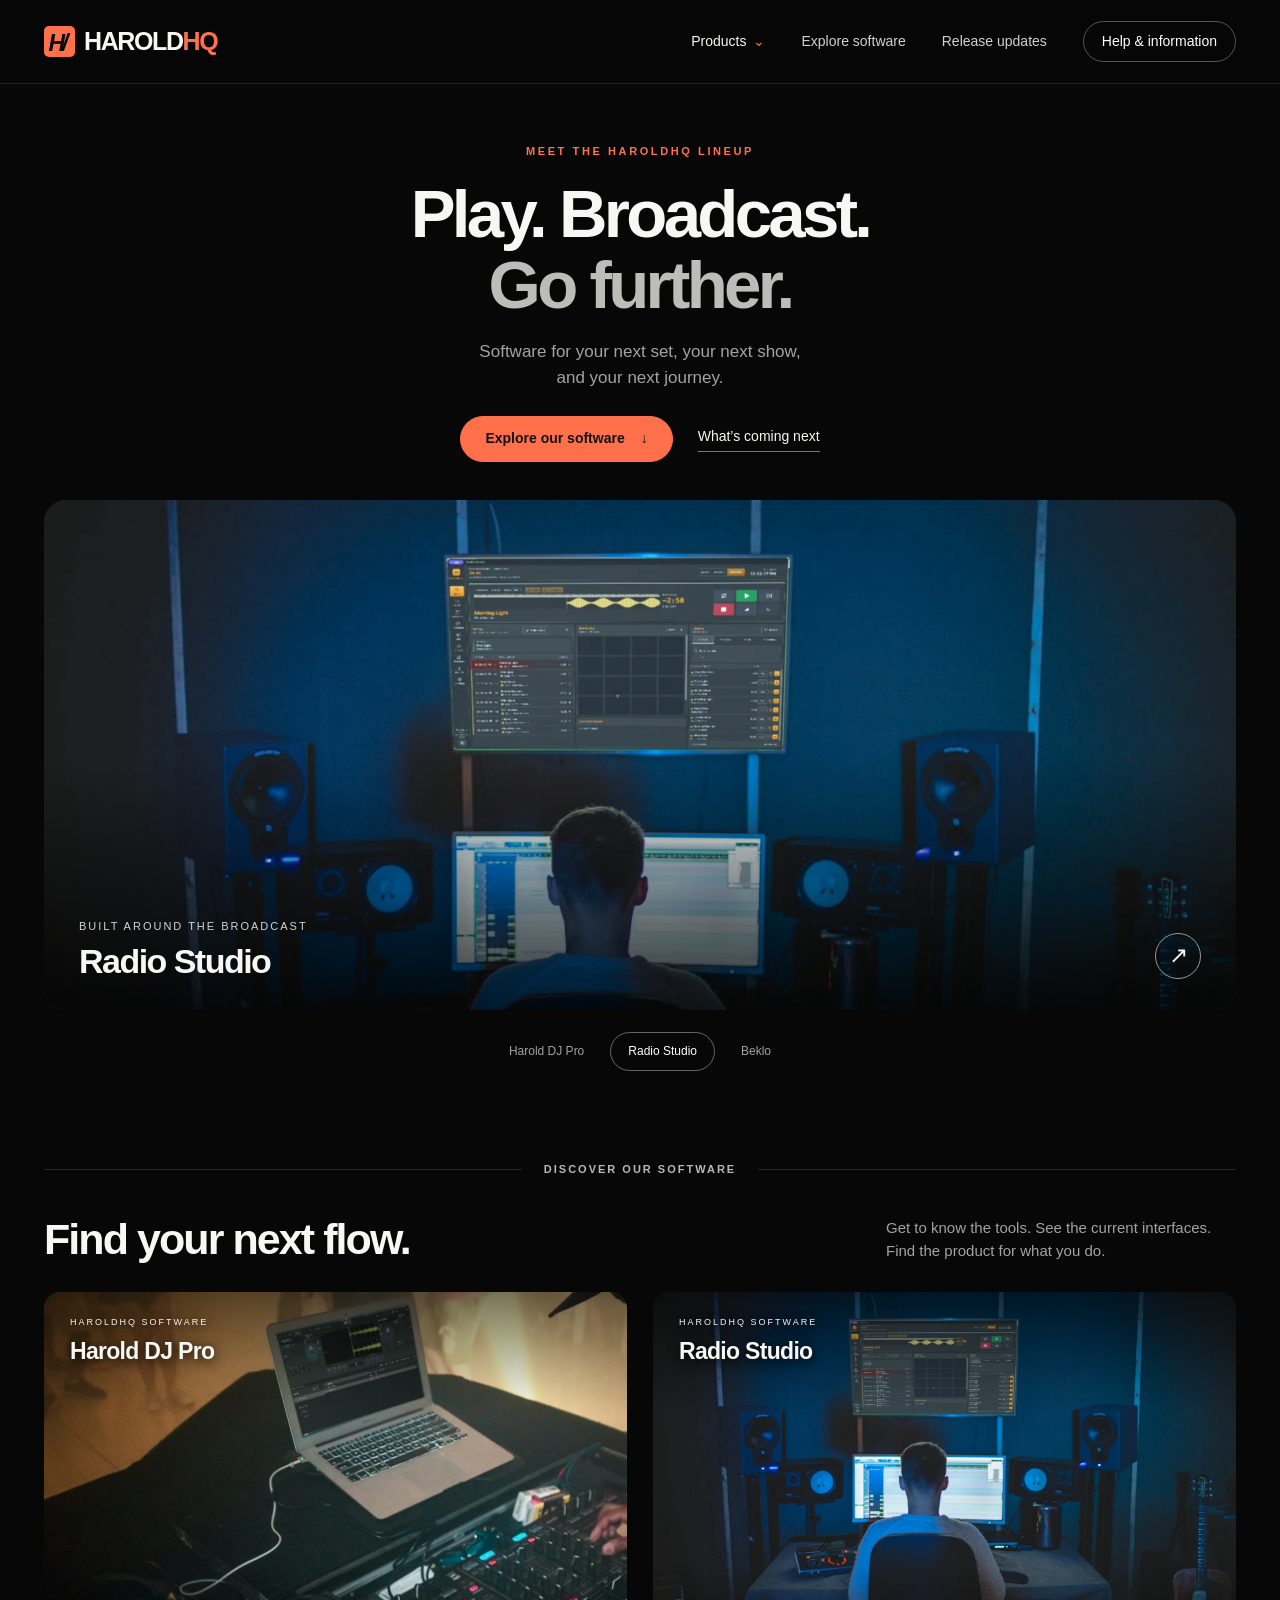
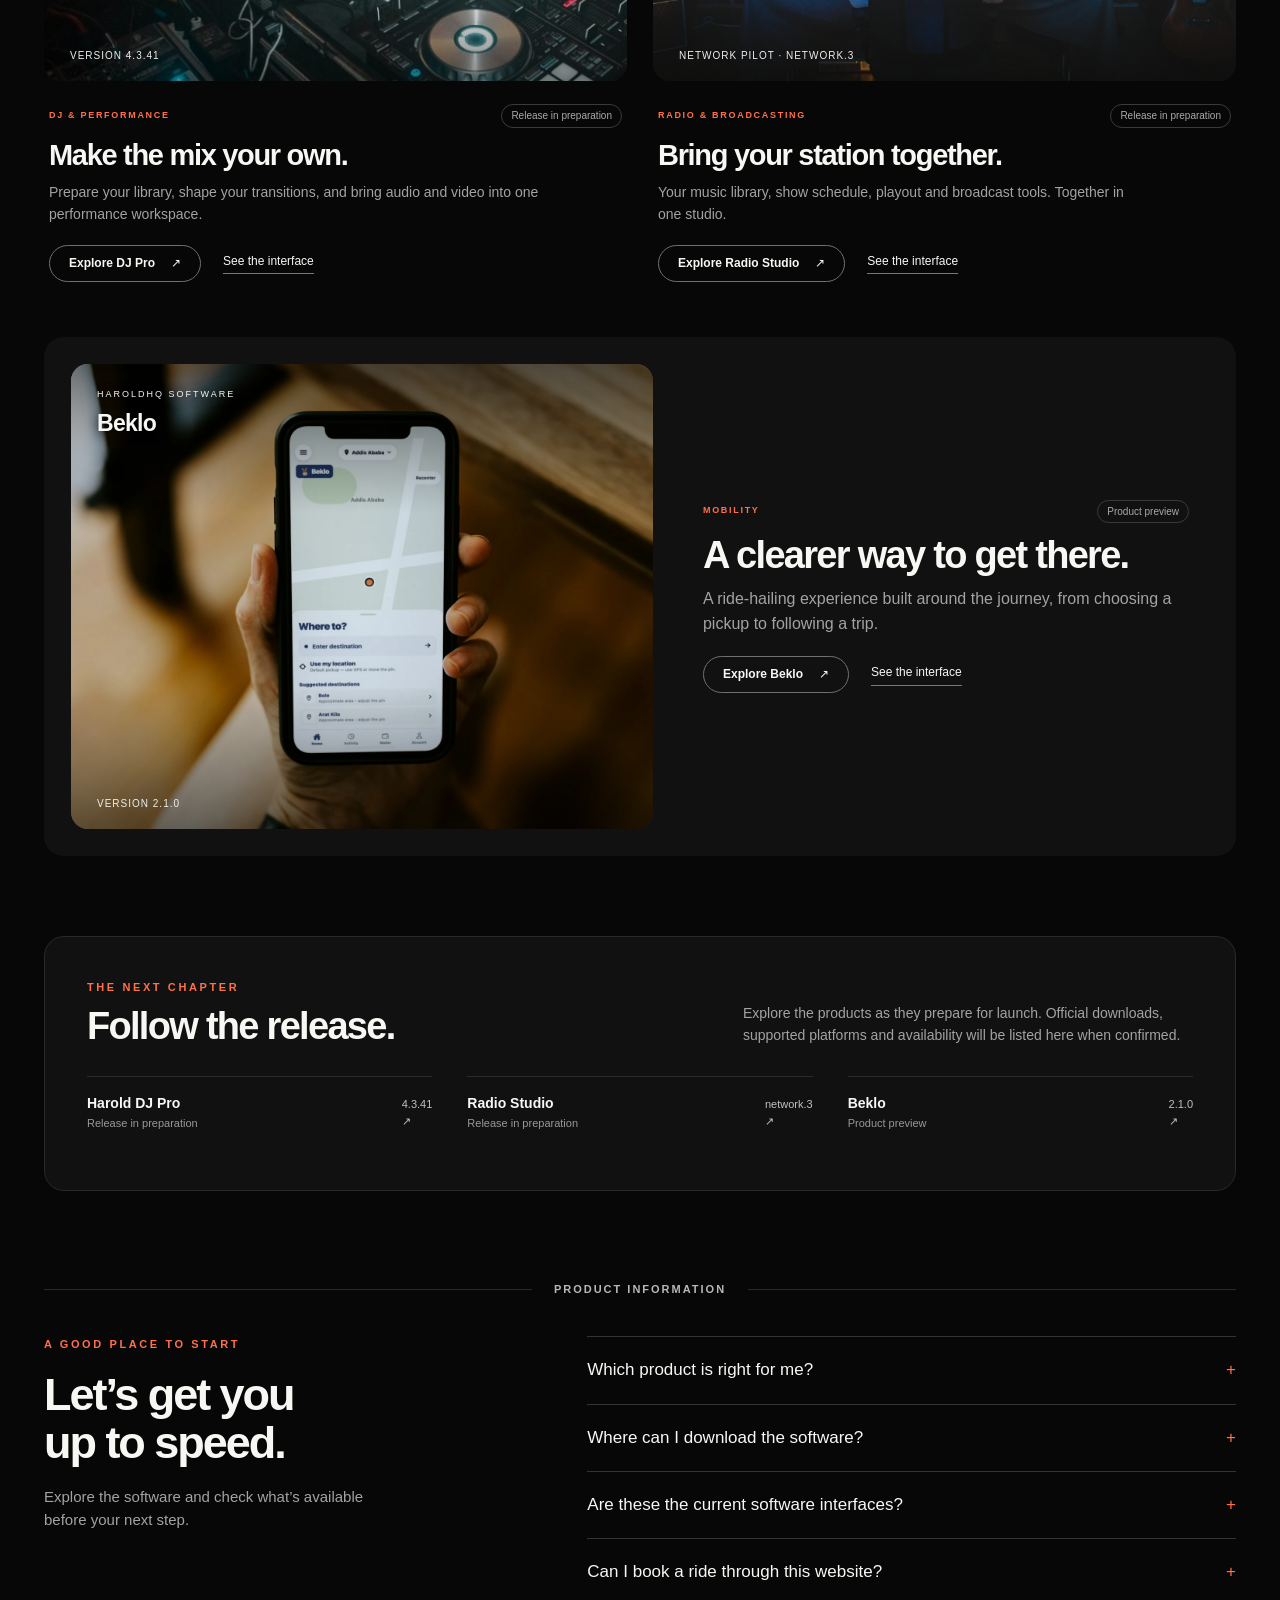
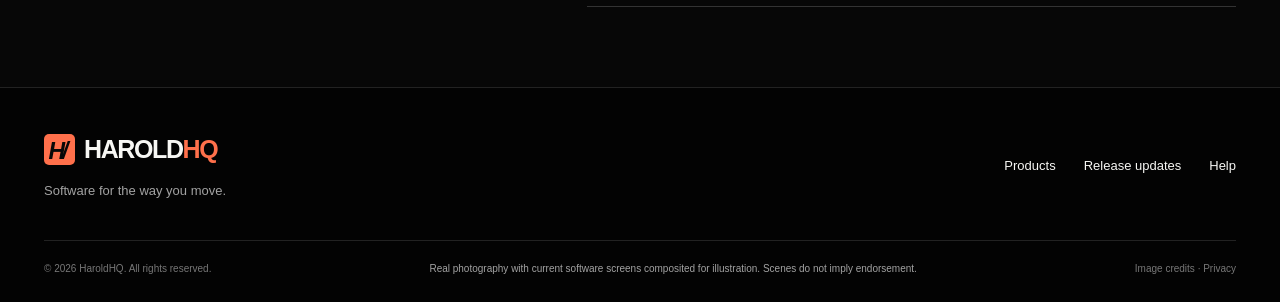
==== commit a8b48d30: "Blend product screens naturally into real photography" ====
--- a/index.html
+++ b/index.html
@@ -1 +1 @@
-<!doctype html><html lang="en"><head><meta charset="utf-8"><meta name="viewport" content="width=device-width,initial-scale=1"><meta name="theme-color" content="#070707"><title>HaroldHQ — DJ Pro, Radio Studio & Beklo</title><meta name="description" content="Discover Harold DJ Pro, Radio Studio and Beklo. Explore current software interfaces, product workflows and release information."><meta property="og:type" content="website"><meta property="og:title" content="HaroldHQ — DJ Pro, Radio Studio & Beklo"><meta property="og:description" content="Discover Harold DJ Pro, Radio Studio and Beklo. Explore current software interfaces, product workflows and release information."><meta property="og:image" content="https://haroldhq-web.onrender.com/assets/radio.webp"><meta property="og:url" content="https://haroldhq.app/"><meta name="twitter:card" content="summary_large_image"><link rel="canonical" href="https://haroldhq.app/"><link rel="icon" href="/favicon.svg" type="image/svg+xml"><link rel="stylesheet" href="/styles.css"><script src="/script.js" defer></script></head><body><a class="skip" href="#main">Skip to content</a><header class="header"><div class="wrap nav-wrap"><a class="brand" href="/" aria-label="HaroldHQ home"><span class="brand-mark" aria-hidden="true">H/</span><b>HAROLD<span>HQ</span></b></a><button class="menu-toggle" aria-label="Open navigation" aria-expanded="false" aria-controls="main-nav">☰</button><nav id="main-nav" class="main-nav" aria-label="Main navigation"><details class="products-menu"><summary>Products</summary><div class="mega"><div><p>DJ & performance</p><a href="/products/dj/">Harold DJ Pro <span aria-hidden="true">↗</span></a><a class="mega-sub" href="/products/dj/#interface">See the software</a></div><div><p>Radio & broadcasting</p><a href="/products/radio/">Radio Studio <span aria-hidden="true">↗</span></a><a class="mega-sub" href="/products/radio/#interface">See the software</a></div><div><p>Mobility</p><a href="/products/beklo/">Beklo <span aria-hidden="true">↗</span></a><a class="mega-sub" href="/products/beklo/#interface">See the software</a></div></div></details><a href="/#products">Explore software</a><a href="/#updates">Release updates</a><a class="nav-cta" href="/#help">Help & information</a></nav></div></header><main id="main"><section class="hero wrap"><div class="hero-intro"><div class="eyebrow">MEET THE HAROLDHQ LINEUP</div><h1>Play. Broadcast.<br><span>Go further.</span></h1><p>Software for your next set, your next show,<br class="desktop-break"> and your next journey.</p><div class="actions"><a class="button primary" href="#products">Explore our software <span aria-hidden="true">↓</span></a><a class="text-link" href="#updates">What’s coming next</a></div></div><div class="hero-frame"><img id="hero-photo" src="/assets/radio.webp" alt="The current Radio Studio interface on a real studio monitor" width="1800" height="1200" fetchpriority="high"><a class="scene-caption" id="scene-link" href="/products/radio/"><div><p id="scene-label">BUILT AROUND THE BROADCAST</p><h2 id="scene-name">Radio Studio</h2></div><span class="round-arrow" aria-hidden="true">↗</span></a></div><div class="scene-tabs" aria-label="Featured software"><button data-scene="dj" data-name="Harold DJ Pro" data-label="YOUR MUSIC. YOUR MIX." data-href="/products/dj/" data-alt="Current Harold DJ Pro on a laptop in a real live-set photograph" aria-pressed="false">Harold DJ Pro</button><button data-scene="radio" data-name="Radio Studio" data-label="BUILT AROUND THE BROADCAST" data-href="/products/radio/" data-alt="Current Radio Studio on a real studio monitor" aria-pressed="true">Radio Studio</button><button data-scene="beklo" data-name="Beklo" data-label="FROM HERE TO WHAT’S NEXT" data-href="/products/beklo/" data-alt="Current Beklo interface in a real device photograph" aria-pressed="false">Beklo</button></div></section><section class="section wrap" id="products"><div class="section-title">Discover our software</div><div class="section-heading"><h2>Find your next flow.</h2><p>Get to know the tools. See the current interfaces. Find the product for what you do.</p></div><div class="product-grid"><article class="product-card" id="dj"><a href="/products/dj/" class="product-image" aria-label="Explore Harold DJ Pro"><img src="/assets/dj.webp" alt="Harold DJ Pro current interface composited onto a real live-set laptop photograph" loading="lazy" width="900" height="600"><div class="image-name"><small>HAROLDHQ SOFTWARE</small>Harold DJ Pro</div><span class="image-version">VERSION 4.3.41</span></a><div class="card-copy"><div class="card-meta"><span class="eyebrow">DJ & performance</span><span class="status">Release in preparation</span></div><h3>Make the mix your own.</h3><p>Prepare your library, shape your transitions, and bring audio and video into one performance workspace.</p><div class="card-links"><a class="button" href="/products/dj/">Explore DJ Pro <span aria-hidden="true">↗</span></a><a class="text-link" href="/products/dj/#interface">See the interface</a></div></div></article><article class="product-card" id="radio"><a href="/products/radio/" class="product-image" aria-label="Explore Radio Studio"><img src="/assets/radio.webp" alt="Radio Studio current interface composited onto a real studio monitor photograph" loading="lazy" width="900" height="600"><div class="image-name"><small>HAROLDHQ SOFTWARE</small>Radio Studio</div><span class="image-version">NETWORK PILOT · NETWORK.3</span></a><div class="card-copy"><div class="card-meta"><span class="eyebrow">Radio & broadcasting</span><span class="status">Release in preparation</span></div><h3>Bring your station together.</h3><p>Your music library, show schedule, playout and broadcast tools. Together in one studio.</p><div class="card-links"><a class="button" href="/products/radio/">Explore Radio Studio <span aria-hidden="true">↗</span></a><a class="text-link" href="/products/radio/#interface">See the interface</a></div></div></article></div><div class="beklo-feature"><article class="product-card" id="beklo"><a href="/products/beklo/" class="product-image" aria-label="Explore Beklo"><img src="/assets/beklo.webp" alt="Beklo current interface composited onto a real device photograph" loading="lazy" width="900" height="600"><div class="image-name"><small>HAROLDHQ SOFTWARE</small>Beklo</div><span class="image-version">VERSION 2.1.0</span></a><div class="card-copy"><div class="card-meta"><span class="eyebrow">Mobility</span><span class="status">Product preview</span></div><h3>A clearer way to get there.</h3><p>A ride-hailing experience built around the journey, from choosing a pickup to following a trip.</p><div class="card-links"><a class="button" href="/products/beklo/">Explore Beklo <span aria-hidden="true">↗</span></a><a class="text-link" href="/products/beklo/#interface">See the interface</a></div></div></article></div></section><section class="wrap" id="updates"><div class="availability"><div class="availability-top"><div><div class="eyebrow">THE NEXT CHAPTER</div><h2>Follow the release.</h2></div><p>Explore the products as they prepare for launch. Official downloads, supported platforms and availability will be listed here when confirmed.</p></div><div class="release-list"><a href="/products/dj/#availability"><span><strong>Harold DJ Pro</strong><small>Release in preparation</small></span><b>4.3.41 <span aria-hidden="true">↗</span></b></a><a href="/products/radio/#availability"><span><strong>Radio Studio</strong><small>Release in preparation</small></span><b>network.3 <span aria-hidden="true">↗</span></b></a><a href="/products/beklo/#availability"><span><strong>Beklo</strong><small>Product preview</small></span><b>2.1.0 <span aria-hidden="true">↗</span></b></a></div></div></section><section class="section wrap help" id="help"><div class="section-title">Product information</div><div class="help-grid"><div class="help-intro"><div class="eyebrow">A GOOD PLACE TO START</div><h2>Let’s get you<br>up to speed.</h2><p>Explore the software and check what’s available before your next step.</p></div><div><details class="faq"><summary>Which product is right for me?</summary><p>Harold DJ Pro is the DJ performance workspace. Radio Studio brings station planning and playout together. Beklo focuses on the rider journey. Each product page shows its interface and main workflows.</p></details><details class="faq"><summary>Where can I download the software?</summary><p>Public download links are not available on this site yet. The release section on each product page will show official downloads and supported platforms when they are confirmed.</p></details><details class="faq"><summary>Are these the current software interfaces?</summary><p>Yes. The interface galleries were captured from DJ Pro 4.3.41, Radio Studio Network Pilot network.3, and Beklo 2.1.0. Preview data is used for the captures. The photographic scenes use those screens in real photographs.</p></details><details class="faq"><summary>Can I book a ride through this website?</summary><p>This is Beklo’s product showcase. Booking, service areas and public app availability will be announced as part of Beklo’s launch.</p></details></div></div></section></main><footer class="footer"><div class="wrap"><div class="footer-top"><div><a class="brand" href="/" aria-label="HaroldHQ home"><span class="brand-mark" aria-hidden="true">H/</span><b>HAROLD<span>HQ</span></b></a><p>Software for the way you move.</p></div><nav class="footer-links" aria-label="Footer"><a href="/#products">Products</a><a href="/#updates">Release updates</a><a href="/#help">Help</a></nav></div><div class="footer-bottom"><span>© 2026 HaroldHQ. All rights reserved.</span><p>Real photography with current software screens composited for illustration. Scenes do not imply endorsement.</p><span><a href="/credits/">Image credits</a> · <a href="/privacy/">Privacy</a></span></div></div></footer></body></html>+<!doctype html><html lang="en"><head><meta charset="utf-8"><meta name="viewport" content="width=device-width,initial-scale=1"><meta name="theme-color" content="#070707"><title>HaroldHQ — DJ Pro, Radio Studio & Beklo</title><meta name="description" content="Discover Harold DJ Pro, Radio Studio and Beklo. Explore current software interfaces, product workflows and release information."><meta property="og:type" content="website"><meta property="og:title" content="HaroldHQ — DJ Pro, Radio Studio & Beklo"><meta property="og:description" content="Discover Harold DJ Pro, Radio Studio and Beklo. Explore current software interfaces, product workflows and release information."><meta property="og:image" content="https://haroldhq-web.onrender.com/assets/radio.webp?v=20261013-2"><meta property="og:url" content="https://haroldhq.app/"><meta name="twitter:card" content="summary_large_image"><link rel="canonical" href="https://haroldhq.app/"><link rel="icon" href="/favicon.svg" type="image/svg+xml"><link rel="stylesheet" href="/styles.css"><script src="/script.js" defer></script></head><body><a class="skip" href="#main">Skip to content</a><header class="header"><div class="wrap nav-wrap"><a class="brand" href="/" aria-label="HaroldHQ home"><span class="brand-mark" aria-hidden="true">H/</span><b>HAROLD<span>HQ</span></b></a><button class="menu-toggle" aria-label="Open navigation" aria-expanded="false" aria-controls="main-nav">☰</button><nav id="main-nav" class="main-nav" aria-label="Main navigation"><details class="products-menu"><summary>Products</summary><div class="mega"><div><p>DJ & performance</p><a href="/products/dj/">Harold DJ Pro <span aria-hidden="true">↗</span></a><a class="mega-sub" href="/products/dj/#interface">See the software</a></div><div><p>Radio & broadcasting</p><a href="/products/radio/">Radio Studio <span aria-hidden="true">↗</span></a><a class="mega-sub" href="/products/radio/#interface">See the software</a></div><div><p>Mobility</p><a href="/products/beklo/">Beklo <span aria-hidden="true">↗</span></a><a class="mega-sub" href="/products/beklo/#interface">See the software</a></div></div></details><a href="/#products">Explore software</a><a href="/#updates">Release updates</a><a class="nav-cta" href="/#help">Help & information</a></nav></div></header><main id="main"><section class="hero wrap"><div class="hero-intro"><div class="eyebrow">MEET THE HAROLDHQ LINEUP</div><h1>Play. Broadcast.<br><span>Go further.</span></h1><p>Software for your next set, your next show,<br class="desktop-break"> and your next journey.</p><div class="actions"><a class="button primary" href="#products">Explore our software <span aria-hidden="true">↓</span></a><a class="text-link" href="#updates">What’s coming next</a></div></div><div class="hero-frame"><img id="hero-photo" src="/assets/radio.webp?v=20261013-2" alt="The current Radio Studio interface on a real studio monitor" width="1800" height="1200" fetchpriority="high"><a class="scene-caption" id="scene-link" href="/products/radio/"><div><p id="scene-label">BUILT AROUND THE BROADCAST</p><h2 id="scene-name">Radio Studio</h2></div><span class="round-arrow" aria-hidden="true">↗</span></a></div><div class="scene-tabs" aria-label="Featured software"><button data-scene="dj" data-name="Harold DJ Pro" data-label="YOUR MUSIC. YOUR MIX." data-href="/products/dj/" data-alt="Current Harold DJ Pro on a laptop in a real live-set photograph" aria-pressed="false">Harold DJ Pro</button><button data-scene="radio" data-name="Radio Studio" data-label="BUILT AROUND THE BROADCAST" data-href="/products/radio/" data-alt="Current Radio Studio on a real studio monitor" aria-pressed="true">Radio Studio</button><button data-scene="beklo" data-name="Beklo" data-label="FROM HERE TO WHAT’S NEXT" data-href="/products/beklo/" data-alt="Current Beklo interface in a real device photograph" aria-pressed="false">Beklo</button></div></section><section class="section wrap" id="products"><div class="section-title">Discover our software</div><div class="section-heading"><h2>Find your next flow.</h2><p>Get to know the tools. See the current interfaces. Find the product for what you do.</p></div><div class="product-grid"><article class="product-card" id="dj"><a href="/products/dj/" class="product-image" aria-label="Explore Harold DJ Pro"><img src="/assets/dj.webp?v=20261013-2" alt="Harold DJ Pro current interface composited onto a real live-set laptop photograph" loading="lazy" width="900" height="600"><div class="image-name"><small>HAROLDHQ SOFTWARE</small>Harold DJ Pro</div><span class="image-version">VERSION 4.3.41</span></a><div class="card-copy"><div class="card-meta"><span class="eyebrow">DJ & performance</span><span class="status">Release in preparation</span></div><h3>Make the mix your own.</h3><p>Prepare your library, shape your transitions, and bring audio and video into one performance workspace.</p><div class="card-links"><a class="button" href="/products/dj/">Explore DJ Pro <span aria-hidden="true">↗</span></a><a class="text-link" href="/products/dj/#interface">See the interface</a></div></div></article><article class="product-card" id="radio"><a href="/products/radio/" class="product-image" aria-label="Explore Radio Studio"><img src="/assets/radio.webp?v=20261013-2" alt="Radio Studio current interface composited onto a real studio monitor photograph" loading="lazy" width="900" height="600"><div class="image-name"><small>HAROLDHQ SOFTWARE</small>Radio Studio</div><span class="image-version">NETWORK PILOT · NETWORK.3</span></a><div class="card-copy"><div class="card-meta"><span class="eyebrow">Radio & broadcasting</span><span class="status">Release in preparation</span></div><h3>Bring your station together.</h3><p>Your music library, show schedule, playout and broadcast tools. Together in one studio.</p><div class="card-links"><a class="button" href="/products/radio/">Explore Radio Studio <span aria-hidden="true">↗</span></a><a class="text-link" href="/products/radio/#interface">See the interface</a></div></div></article></div><div class="beklo-feature"><article class="product-card" id="beklo"><a href="/products/beklo/" class="product-image" aria-label="Explore Beklo"><img src="/assets/beklo.webp?v=20261013-2" alt="Beklo current interface composited onto a real device photograph" loading="lazy" width="900" height="600"><div class="image-name"><small>HAROLDHQ SOFTWARE</small>Beklo</div><span class="image-version">VERSION 2.1.0</span></a><div class="card-copy"><div class="card-meta"><span class="eyebrow">Mobility</span><span class="status">Product preview</span></div><h3>A clearer way to get there.</h3><p>A ride-hailing experience built around the journey, from choosing a pickup to following a trip.</p><div class="card-links"><a class="button" href="/products/beklo/">Explore Beklo <span aria-hidden="true">↗</span></a><a class="text-link" href="/products/beklo/#interface">See the interface</a></div></div></article></div></section><section class="wrap" id="updates"><div class="availability"><div class="availability-top"><div><div class="eyebrow">THE NEXT CHAPTER</div><h2>Follow the release.</h2></div><p>Explore the products as they prepare for launch. Official downloads, supported platforms and availability will be listed here when confirmed.</p></div><div class="release-list"><a href="/products/dj/#availability"><span><strong>Harold DJ Pro</strong><small>Release in preparation</small></span><b>4.3.41 <span aria-hidden="true">↗</span></b></a><a href="/products/radio/#availability"><span><strong>Radio Studio</strong><small>Release in preparation</small></span><b>network.3 <span aria-hidden="true">↗</span></b></a><a href="/products/beklo/#availability"><span><strong>Beklo</strong><small>Product preview</small></span><b>2.1.0 <span aria-hidden="true">↗</span></b></a></div></div></section><section class="section wrap help" id="help"><div class="section-title">Product information</div><div class="help-grid"><div class="help-intro"><div class="eyebrow">A GOOD PLACE TO START</div><h2>Let’s get you<br>up to speed.</h2><p>Explore the software and check what’s available before your next step.</p></div><div><details class="faq"><summary>Which product is right for me?</summary><p>Harold DJ Pro is the DJ performance workspace. Radio Studio brings station planning and playout together. Beklo focuses on the rider journey. Each product page shows its interface and main workflows.</p></details><details class="faq"><summary>Where can I download the software?</summary><p>Public download links are not available on this site yet. The release section on each product page will show official downloads and supported platforms when they are confirmed.</p></details><details class="faq"><summary>Are these the current software interfaces?</summary><p>Yes. The interface galleries were captured from DJ Pro 4.3.41, Radio Studio Network Pilot network.3, and Beklo 2.1.0. Preview data is used for the captures. The photographic scenes use those screens in real photographs.</p></details><details class="faq"><summary>Can I book a ride through this website?</summary><p>This is Beklo’s product showcase. Booking, service areas and public app availability will be announced as part of Beklo’s launch.</p></details></div></div></section></main><footer class="footer"><div class="wrap"><div class="footer-top"><div><a class="brand" href="/" aria-label="HaroldHQ home"><span class="brand-mark" aria-hidden="true">H/</span><b>HAROLD<span>HQ</span></b></a><p>Software for the way you move.</p></div><nav class="footer-links" aria-label="Footer"><a href="/#products">Products</a><a href="/#updates">Release updates</a><a href="/#help">Help</a></nav></div><div class="footer-bottom"><span>© 2026 HaroldHQ. All rights reserved.</span><p>Real photography with current software screens composited for illustration. Scenes do not imply endorsement.</p><span><a href="/credits/">Image credits</a> · <a href="/privacy/">Privacy</a></span></div></div></footer></body></html>
